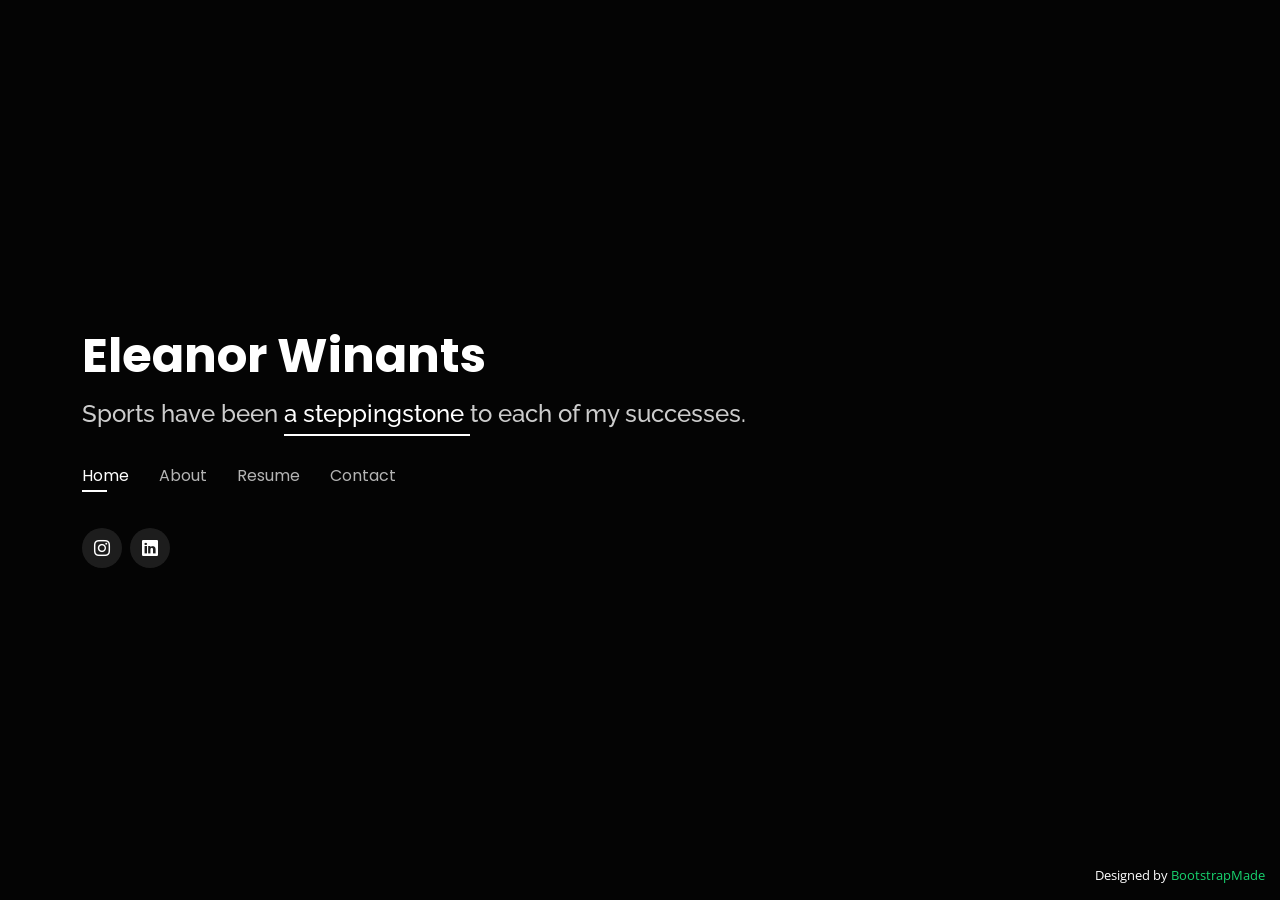
==== index.html @ 5fb67f77 "Update index.html" ====
<!DOCTYPE html>
<html lang="en">

<head>
  <meta charset="utf-8">
  <meta content="width=device-width, initial-scale=1.0" name="viewport">

  <title>Personal Bootstrap Template</title>
  <meta content="" name="description">
  <meta content="" name="keywords">

  <!-- Favicons -->
  <link href="assets/img/favicon.png" rel="icon">
  <link href="assets/img/apple-touch-icon.png" rel="apple-touch-icon">

  <!-- Google Fonts -->
  <link href="https://fonts.googleapis.com/css?family=Open+Sans:300,300i,400,400i,600,600i,700,700i|Raleway:300,300i,400,400i,500,500i,600,600i,700,700i|Poppins:300,300i,400,400i,500,500i,600,600i,700,700i" rel="stylesheet">

  <!-- Vendor CSS Files -->
  <link href="assets/vendor/bootstrap/css/bootstrap.min.css" rel="stylesheet">
  <link href="assets/vendor/bootstrap-icons/bootstrap-icons.css" rel="stylesheet">
  <link href="assets/vendor/boxicons/css/boxicons.min.css" rel="stylesheet">
  <link href="assets/vendor/glightbox/css/glightbox.min.css" rel="stylesheet">
  <link href="assets/vendor/remixicon/remixicon.css" rel="stylesheet">
  <link href="assets/vendor/swiper/swiper-bundle.min.css" rel="stylesheet">

  <!-- Template Main CSS File -->
  <link href="assets/css/style.css" rel="stylesheet">

  <!-- =======================================================
  * Template Name: Personal
  * Updated: Mar 10 2023 with Bootstrap v5.2.3
  * Template URL: https://bootstrapmade.com/personal-free-resume-bootstrap-template/
  * Author: BootstrapMade.com
  * License: https://bootstrapmade.com/license/
  ======================================================== -->
</head>

<body>

  <!-- ======= Header ======= -->
  <header id="header">
    <div class="container">

      <h1><a href="index.html">Eleanor Winants</a></h1>
      <!-- Uncomment below if you prefer to use an image logo -->
      <!-- <a href="index.html" class="mr-auto"><img src="assets/img/logo.png" alt="" class="img-fluid"></a> -->
      <h2>Sports have been <span> a steppingstone </span> to each of my successes.</h2>

      <nav id="navbar" class="navbar">
        <ul>
          <li><a class="nav-link active" href="#header">Home</a></li>
          <li><a class="nav-link" href="#about">About</a></li>
          <li><a class="nav-link" href="#resume">Resume</a></li>
          <li><a class="nav-link" href="#contact">Contact</a></li>
        </ul>
        <i class="bi bi-list mobile-nav-toggle"></i>
      </nav><!-- .navbar -->

      <div class="social-links">
        <a href="https://www.instagram.com/eleanorwinants/" class="instagram"><i class="bi bi-instagram"></i></a> 
        <a href="https://www.linkedin.com/in/eleanor-winants/" class="linkedin"><i class="bi bi-linkedin"></i></a>
      </div>

    </div>
  </header><!-- End Header -->

  <!-- ======= About Section ======= -->
  <section id="about" class="about">

    <!-- ======= About Me ======= -->
    <div class="about-me container">

      <div class="section-title">
        <h2>About</h2>
        <p>Learn more about me</p>
      </div>

      <div class="row">
        <div class="col-lg-4" data-aos="fade-right">
          <img src="/Users/eleanorwinants/Downloads/website-2.0/assets/img/IMG_3411.JPG" class="img-fluid" alt="">
        </div>
        <div class="col-lg-8 pt-4 pt-lg-0 content" data-aos="fade-left">
          <h3>Graduate Student &amp; Former D1 Athlete</h3>
          <p class="fst-italic">
          </p>
          <div class="row">
            <div class="col-lg-6">
              <ul>
                <li><i class="bi bi-chevron-right"></i> <strong>Birthday:</strong> <span>July 31st, 1999</span></li>
                <li><i class="bi bi-chevron-right"></i> <strong>Phone:</strong> <span>+1 703 673 8189</span></li>
                <li><i class="bi bi-chevron-right"></i> <strong>City:</strong> <span>Washington, DC</span></li>
              </ul>
            </div>
            <div class="col-lg-6">
              <ul>
                <li><i class="bi bi-chevron-right"></i> <strong>Age:</strong> <span>23</span></li>
                <li><i class="bi bi-chevron-right"></i> <strong>Degree:</strong> <span>Master's in Management</span></li>
                <li><i class="bi bi-chevron-right"></i> <strong>Email:</strong> <span>ebw64@georgetown.edu</span></li>
              </ul>
            </div>
          </div>
          <p>
            As a lifelong athlete, I utilized my experiences to apply discipline and a strong sense of work ethic in all my pursuits. I honed my teamwork, communication, time-management, and organizational skills as a student athlete at Wake Forest. I am now pursuing my Master of Science in Management at Georgetown University’s McDonough School of Business because I crave the business acumen that will enable me to excel in a fast-paced, team-oriented environment. My ability to perform at a high level under pressure, competitiveness, leadership, and grit are some of my top strengths. These experiences as both a student athlete and business student uniquely position me to be an effective, valuable addition to any team.  
          </p>
        </div>
      </div>

    </div><!-- End About Me -->

    <!-- ======= Counts ======= -->
    <div class="counts container">

      <div class="row">

        <div class="col-lg-3 col-md-6">
          <div class="count-box">
            <i class="bi bi-emoji-smile"></i>
            <span data-purecounter-start="0" data-purecounter-end="2" data-purecounter-duration="1" class="purecounter"></span>
            <p>Degrees</p>
          </div>
        </div>

        <div class="col-lg-3 col-md-6 mt-5 mt-md-0">
          <div class="count-box">
            <i class="bi bi-journal-richtext"></i>
            <span data-purecounter-start="0" data-purecounter-end="2" data-purecounter-duration="1" class="purecounter"></span>
            <p>Year Captain</p>
          </div>
        </div>

        <div class="col-lg-3 col-md-6 mt-5 mt-lg-0">
          <div class="count-box">
            <i class="bi bi-headset"></i>
            <span data-purecounter-start="0" data-purecounter-end="16" data-purecounter-duration="1" class="purecounter"></span>
            <p>Licenses & Certifications</p>
          </div>
        </div>

        <div class="col-lg-3 col-md-6 mt-5 mt-lg-0">
          <div class="count-box">
            <i class="bi bi-award"></i>
            <span data-purecounter-start="0" data-purecounter-end="12" data-purecounter-duration="1" class="purecounter"></span>
            <p>Honors & Awards</p>
          </div>
        </div>

      </div>

    </div><!-- End Counts -->

    <!-- ======= Skills  ======= -->
    <div class="skills container">

      <div class="section-title">
        <h2>Skills</h2>
      </div>

      <div class="row skills-content">

        <div class="col-lg-6">

          <div class="progress">
            <span class="skill">Teamwork <i class="val">100%</i></span>
            <div class="progress-bar-wrap">
              <div class="progress-bar" role="progressbar" aria-valuenow="100" aria-valuemin="0" aria-valuemax="100"></div>
            </div>
          </div>

          <div class="progress">
            <span class="skill">Leadership <i class="val">90%</i></span>
            <div class="progress-bar-wrap">
              <div class="progress-bar" role="progressbar" aria-valuenow="90" aria-valuemin="0" aria-valuemax="100"></div>
            </div>
          </div>

          <div class="progress">
            <span class="skill">Social Media<i class="val">75%</i></span>
            <div class="progress-bar-wrap">
              <div class="progress-bar" role="progressbar" aria-valuenow="75" aria-valuemin="0" aria-valuemax="100"></div>
            </div>
          </div>

        </div>

        <div class="col-lg-6">

          <div class="progress">
            <span class="skill">Tableau<i class="val">50%</i></span>
            <div class="progress-bar-wrap">
              <div class="progress-bar" role="progressbar" aria-valuenow="50" aria-valuemin="0" aria-valuemax="100"></div>
            </div>
          </div>

          <div class="progress">
            <span class="skill">R Studio<i class="val">50%</i></span>
            <div class="progress-bar-wrap">
              <div class="progress-bar" role="progressbar" aria-valuenow="50" aria-valuemin="0" aria-valuemax="100"></div>
            </div>
          </div>

          <div class="progress">
            <span class="skill">Marketing & Sales<i class="val">60%</i></span>
            <div class="progress-bar-wrap">
              <div class="progress-bar" role="progressbar" aria-valuenow="60" aria-valuemin="0" aria-valuemax="100"></div>
            </div>
          </div>

        </div>

      </div>

    </div><!-- End Skills -->

    <!-- ======= Interests ======= -->
    <div class="interests container">

      <div class="section-title">
        <h2>Interests</h2>
      </div>

      <div class="row">
        <div class="col-lg-3 col-md-4">
          <div class="icon-box">
            <i class="ri-store-line" style="color: #ffbb2c;"></i>
            <h3>Creative Problem Solving</h3>
          </div>
        </div>
        <div class="col-lg-3 col-md-4 mt-4 mt-md-0">
          <div class="icon-box">
            <i class="ri-bar-chart-box-line" style="color: #5578ff;"></i>
            <h3>Consulting</h3>
          </div>
        </div>
        <div class="col-lg-3 col-md-4 mt-4 mt-md-0">
          <div class="icon-box">
            <i class="ri-calendar-todo-line" style="color: #e80368;"></i>
            <h3>Sports Marketing</h3>
          </div>
        </div>
        <div class="col-lg-3 col-md-4 mt-4 mt-lg-0">
          <div class="icon-box">
            <i class="ri-paint-brush-line" style="color: #e361ff;"></i>
            <h3>Fitness</h3>
          </div>
        </div>
        <div class="col-lg-3 col-md-4 mt-4">
          <div class="icon-box">
            <i class="ri-database-2-line" style="color: #47aeff;"></i>
            <h3>Health & Wellness</h3>
          </div>
        </div>
        <div class="col-lg-3 col-md-4 mt-4">
          <div class="icon-box">
            <i class="ri-gradienter-line" style="color: #ffa76e;"></i>
            <h3>Hiking</h3>
          </div>
        </div>
        <div class="col-lg-3 col-md-4 mt-4">
          <div class="icon-box">
            <i class="ri-file-list-3-line" style="color: #11dbcf;"></i>
            <h3>Motivational Podcasts</h3>
          </div>
        </div>
        <div class="col-lg-3 col-md-4 mt-4">
          <div class="icon-box">
            <i class="ri-price-tag-2-line" style="color: #4233ff;"></i>
            <h3>YouTube</h3>
          </div>
        </div>
        <div class="col-lg-3 col-md-4 mt-4">
          <div class="icon-box">
            <i class="ri-anchor-line" style="color: #b2904f;"></i>
            <h3>Playing & Watching Sports</h3>
          </div>
        </div>
        <div class="col-lg-3 col-md-4 mt-4">
          <div class="icon-box">
            <i class="ri-disc-line" style="color: #b20969;"></i>
            <h3>Reading</h3>
          </div>
        </div>
        <div class="col-lg-3 col-md-4 mt-4">
          <div class="icon-box">
            <i class="ri-base-station-line" style="color: #ff5828;"></i>
            <h3>Event Planning</h3>
          </div>
        </div>
        <div class="col-lg-3 col-md-4 mt-4">
          <div class="icon-box">
            <i class="ri-fingerprint-line" style="color: #29cc61;"></i>
            <h3>Fashion & Beauty</h3>
          </div>
        </div>
      </div>

    </div><!-- End Interests -->

    <!-- ======= Testimonials ======= -->
    <div class="testimonials container">

      <div class="section-title">
        <h2>Testimonials</h2>
      </div>

      <div class="testimonials-slider swiper" data-aos="fade-up" data-aos-delay="100">
        <div class="swiper-wrapper">

          <div class="swiper-slide">
            <div class="testimonial-item">
              <p>
                <i class="bx bxs-quote-alt-left quote-icon-left"></i>
                Eleanor's work ethic isn't just limited to her individual work. She is also an incredibly strong team player. She is always willing to lend a hand to her colleagues and go out of her way to ensure that everyone is working together effectively. She takes the time to understand everyone's strengths and weaknesses and works collaboratively to achieve the best results.
                <i class="bx bxs-quote-alt-right quote-icon-right"></i>
              </p>
              <img src="/Users/eleanorwinants/Downloads/website-2.0/assets/img/testimonials/testimonial.jpeg" class="testimonial-img" alt="">
              <h3>Taylor Redd</h3>
              <h4>Yale Graduate &amp; Research & Administrative Assistant at The Brookings Institution</h4>
            </div>
          </div><!-- End testimonial item -->

          <div class="swiper-slide">
            <div class="testimonial-item">
              <p>
                <i class="bx bxs-quote-alt-left quote-icon-left"></i>
              I had the pleasure of playing on a team with Eleanor for 3 years, and I can confidently say that she is one of the best team captains I have ever had the privilege of being on a team with. Her leadership capabilities are exceptional, and she always led by example. Eleanor has a remarkable ability to motivate and inspire her teammates, even in the most challenging situations. She has a unique talent for bringing people together, fostering a sense of camaraderie and teamwork that was essential for our success. Under her leadership, we achieved some of our best results as a team. I can't speak highly enough of Eleanor's leadership skills and her impact on our team. She is truly an exceptional leader.
              <i class="bx bxs-quote-alt-right quote-icon-right"></i>
            </p>
              <img src="/Users/eleanorwinants/Downloads/website-2.0/assets/img/testimonials/testimonial 2.jpeg" class="testimonial-img" alt="">
              <h3>Alexis Grippo</h3>
              <h4>Former Teammate</h4>
            </div>
          </div><!-- End testimonial item -->

          <div class="swiper-slide">
            <div class="testimonial-item">
              <p>
                <i class="bx bxs-quote-alt-left quote-icon-left"></i>
                Eleanor's knowledge of applied statistics was pivotal to my success in the class. Her ability to explain tough concepts in simpler steps led to my high passing grade.
                <i class="bx bxs-quote-alt-right quote-icon-right"></i>
              </p>
              <img src="/Users/eleanorwinants/Downloads/website-2.0/assets/img/testimonials/testimony 3.jpeg" class="testimonial-img" alt="">
              <h3>Andrew Rehr</h3>
              <h4>Colleague</h4>
            </div>
          </div><!-- End testimonial item -->

          <div class="swiper-slide">
            <div class="testimonial-item">
              <p>
                <i class="bx bxs-quote-alt-left quote-icon-left"></i>
              I worked with Eleanor on a consulting project, and she is a remarkable problem-solver and team player. Her ability to analyze complex situations and develop creative solutions is truly impressive. Eleanor's communication skills are exceptional, and she has a talent for articulating her ideas and recommendations clearly and persuasively. Throughout the project, she was a valuable team member, always willing to lend a hand and support her colleagues when needed. Eleanor's dedication to her work and her clients is evident in everything she does, and it was a pleasure to work with her.
              <i class="bx bxs-quote-alt-right quote-icon-right"></i>
            </p>
              <img src="/Users/eleanorwinants/Downloads/website-2.0/assets/img/testimonials/testimony 4.jpeg" class="testimonial-img" alt="">
              <h3>Sandhya Narasimharaj</h3>
              <h4>Colleauge</h4>
            </div>
          </div><!-- End testimonial item -->

        </div>
        <div class="swiper-pagination"></div>
      </div>

      <div class="owl-carousel testimonials-carousel">

      </div>

    </div><!-- End Testimonials  -->

  </section><!-- End About Section -->

  <!-- ======= Resume Section ======= -->
  <section id="resume" class="resume">
    <div class="container">

      <div class="section-title">
        <h2>Resume</h2>
        <p>Check My Resume</p>
      </div>

      <div class="row">
        <div class="col-lg-6">
          <h3 class="resume-title">Summary</h3>
          <div class="resume-item pb-0">
            <h4>Eleanor Winants</h4>
            <p>
            <ul>
              <li>Washington, DC</li>
              <li>(703) 673-8189</li>
              <li>ebw64@georgetown.edu</li>
            </ul>
            </p>
          </div>

          <h3 class="resume-title">Education</h3>
          <div class="resume-item">
            <h4>Master of Science in Management (STEM-designated program)</h4>
            <h5>2022 - 2023</h5>
            <p><em>Georgetown University McDonough School of Business, Washington, DC</em></p>
            <ul>
            <li>Merit Scholar</li>
            <li>Global Business Experience – Dublin, Ireland</li>
            <li>Clubs: Graduate Women in Business, Graduate Marketing Association, Retail &   Luxury Association</li>
          </ul>
        </p>
          </div>
          <div class="resume-item">
            <h4>Bachelor of Arts in Communication and Sociology, Cum Laude</h4>
            <h5>2018 - 2022</h5>
            <p><em>Wake Forest University, Winston-Salem, NC</em></p>
            <ul>
            <li>Starter on a top-10 nationally ranked squad</li>
            <li>Selected by teammates as Junior and Senior captain; dedicated to building positive team culture and mentorship of teammates</li>
            <li>ACC Scholarship Student-Athlete, 4x All-ACC Academic Honor Roll, 2x NFHCA Division I Academic Squad, ESPN SportsCenter Top 10 (March 2021), 2018 NCAA Final Four participant and ACC Championship runner-up</li>
          </ul>
        </p>
          </div>
        </div>
        <div class="col-lg-6">
          <h3 class="resume-title">Professional Experience</h3>
          <div class="resume-item">
            <h4>Ticket Sales Intern</h4>
            <h5>June 2021 - August 2021</h5>
            <p><em>Winston-Salem Dash, Winston-Salem, NC </em></p>
            <p>
            <ul>
              <li>Managed the front desk answering phone calls and interacting with customers daily; excelled in customer service and hospitality of guests</li>
              <li>Conducted research on MiLB teams in NC and Southeast region to assess the competition and their ticket packages</li>
              <li>Received ticket sales training; applied training to successfully sell 2 group packages which profited $335</li>
              <li>Worked all home-games and was responsible for various tasks around the stadium, including box office duties</li>
              <li>Managed a complimentary ticket sales package for EMS appreciation night</li>
              <li>Won intern project competition focused on identifying innovative revenue streams including non-sports events, ticket packages, and promotional ideas by incorporating marketing, sales, operations, sponsorships, and data analytics; collaborated with 2 other interns and presented findings to the President, VP, and staff</li>
            </ul>
            </p>
          </div>
          <div class="resume-item">
            <h4>Operations Intern</h4>
            <h5>February 2021 - May 2021</h5>
            <p><em>Wake Forest Football, Winston-Salem, NC </em></p>
            <p>
            <ul>
              <li>Organized and created team calendars and itineraries, drafted informational emails, and prepared for events</li>
            </ul>
            </p>
          </div>
          <div class="resume-item">
            <h4>Facility Attendant</h4>
            <h5>August 2020 - February 2021</h5>
            <p><em>WFU Campus Recreation Center, Winston-Salem, NC </em></p>
            <p>
            <ul>
              <li>Monitored, organized, cleaned, and enforced facility policies and procedures in designated fitness spaces</li>
            </ul>
            </p>
          </div>
          <div class="resume-item">
            <h4>Marketing Intern</h4>
            <h5>June 2020 - August 2020</h5>
            <p><em>Solarté Collections, Winston-Salem, NC </em></p>
            <p>
            <ul>
              <li>Contacted boutiques, hotels, and spas, with the goal of securing new distribution outlets</li>
              <li>Researched business grants for female-owned businesses to assist CEO in building financial security</li>
              <li>Represented the brand in a podcast episode to market the company’s skincare line, and acted as an ambassador on social media to promote Solarté’s social mission and products</li>
              <li>Initiated social media marketing strategies, such as creating a promotional giveaway on Instagram</li>
            </ul>
            </p>
          </div>
    
  </section><!-- End Resume Section -->

  <!-- ======= Contact Section ======= -->
  <section id="contact" class="contact">
    <div class="container">

      <div class="section-title">
        <h2>Contact</h2>
        <p>Contact Me</p>
      </div>

      <div class="row mt-2">

        <div class="col-md-6 d-flex align-items-stretch">
          <div class="info-box">
            <i class="bx bx-map"></i>
            <h3>My Address</h3>
            <p>3700 O St NW, Washington, DC 20057</p>
          </div>
        </div>

        <div class="col-md-6 mt-4 mt-md-0 d-flex align-items-stretch">
          <div class="info-box">
            <i class="bx bx-share-alt"></i>
            <h3>Social Profiles</h3>
            <div class="social-links">
              <a href="https://www.instagram.com/eleanorwinants/" class="instagram"><i class="bi bi-instagram"></i></a>
              <a href="https://www.linkedin.com/in/eleanor-winants/" class="linkedin"><i class="bi bi-linkedin"></i></a>
            </div>
          </div>
        </div>

        <div class="col-md-6 mt-4 d-flex align-items-stretch">
          <div class="info-box">
            <i class="bx bx-envelope"></i>
            <h3>Email Me</h3>
            <p>ebw64@georgetown.edu</p>
          </div>
        </div>
        <div class="col-md-6 mt-4 d-flex align-items-stretch">
          <div class="info-box">
            <i class="bx bx-phone-call"></i>
            <h3>Call Me</h3>
            <p>+1 703 673 8189</p>
          </div>
        </div>
      </div>

      <form action="forms/contact.php" method="post" role="form" class="php-email-form mt-4">
        <div class="row">
          <div class="col-md-6 form-group">
            <input type="text" name="name" class="form-control" id="name" placeholder="Your Name" required>
          </div>
          <div class="col-md-6 form-group mt-3 mt-md-0">
            <input type="email" class="form-control" name="email" id="email" placeholder="Your Email" required>
          </div>
        </div>
        <div class="form-group mt-3">
          <input type="text" class="form-control" name="subject" id="subject" placeholder="Subject" required>
        </div>
        <div class="form-group mt-3">
          <textarea class="form-control" name="message" rows="5" placeholder="Message" required></textarea>
        </div>
        <div class="my-3">
          <div class="loading">Loading</div>
          <div class="error-message"></div>
          <div class="sent-message">Your message has been sent. Thank you!</div>
        </div>
        <div class="text-center"><button type="submit">Send Message</button></div>
      </form>

    </div>
  </section><!-- End Contact Section -->

  <div class="credits">
    <!-- All the links in the footer should remain intact. -->
    <!-- You can delete the links only if you purchased the pro version. -->
    <!-- Licensing information: https://bootstrapmade.com/license/ -->
    <!-- Purchase the pro version with working PHP/AJAX contact form: https://bootstrapmade.com/personal-free-resume-bootstrap-template/ -->
    Designed by <a href="https://bootstrapmade.com/">BootstrapMade</a>
  </div>

  <!-- Vendor JS Files -->
  <script src="assets/vendor/purecounter/purecounter_vanilla.js"></script>
  <script src="assets/vendor/bootstrap/js/bootstrap.bundle.min.js"></script>
  <script src="assets/vendor/glightbox/js/glightbox.min.js"></script>
  <script src="assets/vendor/isotope-layout/isotope.pkgd.min.js"></script>
  <script src="assets/vendor/swiper/swiper-bundle.min.js"></script>
  <script src="assets/vendor/waypoints/noframework.waypoints.js"></script>
  <script src="assets/vendor/php-email-form/validate.js"></script>

  <!-- Template Main JS File -->
  <script src="assets/js/main.js"></script>

</body>

</html>
---- assets/css/style.css ----
/**
* Template Name: Personal
* Updated: Mar 10 2023 with Bootstrap v5.2.3
* Template URL: https://bootstrapmade.com/personal-free-resume-bootstrap-template/
* Author: BootstrapMade.com
* License: https://bootstrapmade.com/license/
*/

/*--------------------------------------------------------------
# General
--------------------------------------------------------------*/
body {
  font-family: "Open Sans", sans-serif;
  background-color: #040404;
  color: #fff;
  position: relative;
  background: transparent;
}

body::before {
  content: "";
  position: fixed;
  background: #040404 url("/Users/eleanorwinants/Downloads/website-2.0/assets/img/Jaylynn Nash LLC_08.06.21-413.jpg") top right no-repeat;
  background-size: cover;
  left: 0;
  right: 0;
  top: 0;
  height: 100vh;
  z-index: -1;
}

@media (min-width: 1024px) {
  body::before {
    background-attachment: fixed;
  }
}

a {
  color: #ffffff;
  text-decoration: none;
}

a:hover {
  color: #ffffff;
  text-decoration: none;
}

h1,
h2,
h3,
h4,
h5,
h6 {
  font-family: "Raleway", sans-serif;
}

/*--------------------------------------------------------------
# Header
--------------------------------------------------------------*/
#header {
  transition: ease-in-out 0.3s;
  position: relative;
  height: 100vh;
  display: flex;
  align-items: center;
  z-index: 997;
  overflow-y: auto;
}

#header * {
  transition: ease-in-out 0.3s;
}

#header h1 {
  font-size: 48px;
  margin: 0;
  padding: 0;
  line-height: 1;
  font-weight: 700;
  font-family: "Poppins", sans-serif;
}

#header h1 a,
#header h1 a:hover {
  color: #fff;
  line-height: 1;
  display: inline-block;
}

#header h2 {
  font-size: 24px;
  margin-top: 20px;
  color: rgba(255, 255, 255, 0.8);
}

#header h2 span {
  color: #fff;
  border-bottom: 2px solid #ffffff;
  padding-bottom: 6px;
}

#header img {
  padding: 0;
  margin: 0;
}

#header .social-links {
  margin-top: 40px;
  display: flex;
}

#header .social-links a {
  font-size: 16px;
  display: flex;
  justify-content: center;
  align-items: center;
  background: rgba(255, 255, 255, 0.1);
  color: #fff;
  line-height: 1;
  margin-right: 8px;
  border-radius: 50%;
  width: 40px;
  height: 40px;
}

#header .social-links a:hover {
  background: #18d26e;
}

@media (max-width: 992px) {
  #header h1 {
    font-size: 36px;
  }

  #header h2 {
    font-size: 20px;
    line-height: 30px;
  }

  #header .social-links {
    margin-top: 15px;
  }

  #header .container {
    display: flex;
    flex-direction: column;
    align-items: center;
  }
}

/* Header Top */
#header.header-top {
  height: 80px;
  position: fixed;
  left: 0;
  top: 0;
  right: 0;
  background: #000000;
}

#header.header-top .social-links,
#header.header-top h2 {
  display: none;
}

#header.header-top h1 {
  margin-right: auto;
  font-size: 36px;
}

#header.header-top .container {
  display: flex;
  align-items: center;
}

#header.header-top .navbar {
  margin: 0;
}

@media (max-width: 768px) {
  #header.header-top {
    height: 60px;
  }

  #header.header-top h1 {
    font-size: 26px;
  }
}

/*--------------------------------------------------------------
# Navigation Menu
--------------------------------------------------------------*/
/**
* Desktop Navigation 
*/
.navbar {
  padding: 0;
  margin-top: 35px;
}

.navbar ul {
  margin: 0;
  padding: 0;
  display: flex;
  list-style: none;
  align-items: center;
}

.navbar li {
  position: relative;
}

.navbar li+li {
  margin-left: 30px;
}

.navbar a,
.navbar a:focus {
  display: flex;
  align-items: center;
  justify-content: space-between;
  padding: 0;
  font-family: "Poppins", sans-serif;
  font-size: 16px;
  font-weight: 400;
  color: rgba(255, 255, 255, 0.7);
  white-space: nowrap;
  transition: 0.3s;
}

.navbar a i,
.navbar a:focus i {
  font-size: 12px;
  line-height: 0;
  margin-left: 5px;
}

.navbar a:before {
  content: "";
  position: absolute;
  width: 0;
  height: 2px;
  bottom: -4px;
  left: 0;
  background-color: #ffffff;
  visibility: hidden;
  width: 0px;
  transition: all 0.3s ease-in-out 0s;
}

.navbar a:hover:before,
.navbar li:hover>a:before,
.navbar .active:before {
  visibility: visible;
  width: 25px;
}

.navbar a:hover,
.navbar .active,
.navbar .active:focus,
.navbar li:hover>a {
  color: #fff;
}

/**
* Mobile Navigation 
*/
.mobile-nav-toggle {
  color: #fff;
  font-size: 28px;
  cursor: pointer;
  display: none;
  line-height: 0;
  transition: 0.5s;
  position: fixed;
  right: 15px;
  top: 15px;
}

@media (max-width: 991px) {
  .mobile-nav-toggle {
    display: block;
  }

  .navbar ul {
    display: none;
  }
}

.navbar-mobile {
  position: fixed;
  overflow: hidden;
  top: 0;
  right: 0;
  left: 0;
  bottom: 0;
  background: rgba(0, 0, 0, 0.9);
  transition: 0.3s;
  z-index: 999;
  margin-top: 0;
}

.navbar-mobile .mobile-nav-toggle {
  position: absolute;
  top: 15px;
  right: 15px;
}

.navbar-mobile ul {
  display: block;
  position: absolute;
  top: 55px;
  right: 15px;
  bottom: 45px;
  left: 15px;
  padding: 10px 0;
  overflow-y: auto;
  transition: 0.3s;
  border: 2px solid rgba(255, 255, 255, 0.2);
}

.navbar-mobile li {
  padding: 12px 20px;
}

.navbar-mobile li+li {
  margin: 0;
}

.navbar-mobile a,
.navbar-mobile a:focus {
  font-size: 16px;
  position: relative;
}

/*--------------------------------------------------------------
# Sections General
--------------------------------------------------------------*/
section {
  overflow: hidden;
  position: absolute;
  width: 100%;
  top: 140px;
  bottom: 100%;
  opacity: 0;
  transition: ease-in-out 0.4s;
  z-index: 2;
}

section.section-show {
  top: 100px;
  bottom: auto;
  opacity: 1;
  padding-bottom: 45px;
}

section .container {
  background: rgba(0, 0, 0, 0.9);
  padding: 30px;
}

@media (max-width: 768px) {
  section {
    top: 120px;
  }

  section.section-show {
    top: 80px;
  }
}

.section-title h2 {
  font-size: 14px;
  font-weight: 500;
  padding: 0;
  line-height: 1px;
  margin: 0 0 20px 0;
  letter-spacing: 2px;
  text-transform: uppercase;
  color: #aaaaaa;
  font-family: "Poppins", sans-serif;
}

.section-title h2::after {
  content: "";
  width: 120px;
  height: 1px;
  display: inline-block;
  background: #ffffff;
  margin: 4px 10px;
}

.section-title p {
  margin: 0;
  margin: -15px 0 15px 0;
  font-size: 36px;
  font-weight: 700;
  text-transform: uppercase;
  font-family: "Poppins", sans-serif;
  color: #fff;
}

/*--------------------------------------------------------------
# About
--------------------------------------------------------------*/
.about-me .content h3 {
  font-weight: 700;
  font-size: 26px;
  color: #ffffff;
}

.about-me .content ul {
  list-style: none;
  padding: 0;
}

.about-me .content ul li {
  margin-bottom: 20px;
  display: flex;
  align-items: center;
}

.about-me .content ul strong {
  margin-right: 10px;
}

.about-me .content ul i {
  font-size: 16px;
  margin-right: 5px;
  color: #18d26e;
  line-height: 0;
}

.about-me .content p:last-child {
  margin-bottom: 0;
}

/*--------------------------------------------------------------
# Counts
--------------------------------------------------------------*/
.counts {
  padding: 70px 0 60px;
}

.counts .count-box {
  padding: 30px 30px 25px 30px;
  width: 100%;
  position: relative;
  text-align: center;
  background: rgba(255, 255, 255, 0.08);
}

.counts .count-box i {
  position: absolute;
  top: -25px;
  left: 50%;
  transform: translateX(-50%);
  font-size: 24px;
  background: rgba(255, 255, 255, 0.1);
  padding: 12px;
  color: #18d26e;
  border-radius: 50px;
  line-height: 0;
}

.counts .count-box span {
  font-size: 36px;
  display: block;
  font-weight: 600;
  color: #fff;
}

.counts .count-box p {
  padding: 0;
  margin: 0;
  font-family: "Raleway", sans-serif;
  font-size: 14px;
}

/*--------------------------------------------------------------
# Skills
--------------------------------------------------------------*/
.skills .progress {
  height: 60px;
  display: block;
  background: none;
  border-radius: 0;
}

.skills .progress .skill {
  padding: 10px 0;
  margin: 0;
  text-transform: uppercase;
  display: block;
  font-weight: 600;
  font-family: "Poppins", sans-serif;
  color: #fff;
}

.skills .progress .skill .val {
  float: right;
  font-style: normal;
}

.skills .progress-bar-wrap {
  background: rgba(255, 255, 255, 0.2);
}

.skills .progress-bar {
  width: 1px;
  height: 10px;
  transition: 0.9s;
  background-color: #18d26e;
}

/*--------------------------------------------------------------
# Interests
--------------------------------------------------------------*/
.interests .icon-box {
  display: flex;
  align-items: center;
  padding: 20px;
  background: rgba(255, 255, 255, 0.08);
  transition: ease-in-out 0.3s;
}

.interests .icon-box i {
  font-size: 32px;
  padding-right: 10px;
  line-height: 1;
}

.interests .icon-box h3 {
  font-weight: 700;
  margin: 0;
  padding: 0;
  line-height: 1;
  font-size: 16px;
  color: #fff;
}

.interests .icon-box:hover {
  background: rgba(255, 255, 255, 0.12);
}

/*--------------------------------------------------------------
# Testimonials
--------------------------------------------------------------*/
.testimonials .testimonials-carousel,
.testimonials .testimonials-slider {
  overflow: hidden;
}

.testimonials .testimonial-item {
  box-sizing: content-box;
  min-height: 320px;
}

.testimonials .testimonial-item .testimonial-img {
  width: 90px;
  border-radius: 50%;
  margin: -40px 0 0 40px;
  position: relative;
  z-index: 2;
  border: 6px solid rgba(255, 255, 255, 0.12);
}

.testimonials .testimonial-item h3 {
  font-size: 18px;
  font-weight: bold;
  margin: 10px 0 5px 45px;
  color: #fff;
}

.testimonials .testimonial-item h4 {
  font-size: 14px;
  color: #999;
  margin: 0 0 0 45px;
}

.testimonials .testimonial-item .quote-icon-left,
.testimonials .testimonial-item .quote-icon-right {
  color: rgba(255, 255, 255, 0.25);
  font-size: 26px;
}

.testimonials .testimonial-item .quote-icon-left {
  display: inline-block;
  left: -5px;
  position: relative;
}

.testimonials .testimonial-item .quote-icon-right {
  display: inline-block;
  right: -5px;
  position: relative;
  top: 10px;
}

.testimonials .testimonial-item p {
  font-style: italic;
  margin: 0 15px 0 15px;
  padding: 20px 20px 60px 20px;
  background: rgba(255, 255, 255, 0.1);
  position: relative;
  border-radius: 6px;
  position: relative;
  z-index: 1;
}

.testimonials .swiper-pagination {
  margin-top: 20px;
  position: relative;
}

.testimonials .swiper-pagination .swiper-pagination-bullet {
  width: 12px;
  height: 12px;
  opacity: 1;
  background-color: rgba(255, 255, 255, 0.3);
}

.testimonials .swiper-pagination .swiper-pagination-bullet-active {
  background-color: #ffffff;
}

/*--------------------------------------------------------------
# Resume
--------------------------------------------------------------*/
.resume .resume-title {
  font-size: 26px;
  font-weight: 700;
  margin-top: 20px;
  margin-bottom: 20px;
  color: #fff;
}

.resume .resume-item {
  padding: 0 0 20px 20px;
  margin-top: -2px;
  border-left: 2px solid rgba(255, 255, 255, 0.2);
  position: relative;
}

.resume .resume-item h4 {
  line-height: 18px;
  font-size: 18px;
  font-weight: 600;
  text-transform: uppercase;
  font-family: "Poppins", sans-serif;
  color: #ffffff;
  margin-bottom: 10px;
}

.resume .resume-item h5 {
  font-size: 16px;
  background: rgba(255, 255, 255, 0.15);
  padding: 5px 15px;
  display: inline-block;
  font-weight: 600;
  margin-bottom: 10px;
}

.resume .resume-item ul {
  padding-left: 20px;
}

.resume .resume-item ul li {
  padding-bottom: 10px;
}

.resume .resume-item:last-child {
  padding-bottom: 0;
}

.resume .resume-item::before {
  content: "";
  position: absolute;
  width: 16px;
  height: 16px;
  border-radius: 50px;
  left: -9px;
  top: 0;
  background: #18d26e;
  border: 2px solid #18d26e;
}

/*--------------------------------------------------------------
# Services
--------------------------------------------------------------*/
.services .icon-box {
  text-align: center;
  background: rgba(204, 204, 204, 0.1);
  padding: 80px 20px;
  transition: all ease-in-out 0.3s;
}

.services .icon-box .icon {
  margin: 0 auto;
  width: 64px;
  height: 64px;
  background: #18d26e;
  border-radius: 5px;
  transition: all 0.3s ease-out 0s;
  display: flex;
  align-items: center;
  justify-content: center;
  margin-bottom: 20px;
  transform-style: preserve-3d;
}

.services .icon-box .icon i {
  color: #fff;
  font-size: 28px;
}

.services .icon-box .icon::before {
  position: absolute;
  content: "";
  left: -8px;
  top: -8px;
  height: 100%;
  width: 100%;
  background: rgba(255, 255, 255, 0.15);
  border-radius: 5px;
  transition: all 0.3s ease-out 0s;
  transform: translateZ(-1px);
}

.services .icon-box h4 {
  font-weight: 700;
  margin-bottom: 15px;
  font-size: 24px;
}

.services .icon-box h4 a {
  color: #fff;
}

.services .icon-box p {
  line-height: 24px;
  font-size: 14px;
  margin-bottom: 0;
}

.services .icon-box:hover {
  background: #18d26e;
  border-color: #18d26e;
}

.services .icon-box:hover .icon {
  background: #fff;
}

.services .icon-box:hover .icon i {
  color: #18d26e;
}

.services .icon-box:hover .icon::before {
  background: #35e888;
}

.services .icon-box:hover h4 a,
.services .icon-box:hover p {
  color: #fff;
}

/*--------------------------------------------------------------
# Portfolio
--------------------------------------------------------------*/
.portfolio .portfolio-item {
  margin-bottom: 30px;
}

.portfolio #portfolio-flters {
  padding: 0;
  margin: 0 auto 15px auto;
  list-style: none;
  text-align: center;
  border-radius: 50px;
  padding: 2px 15px;
}

.portfolio #portfolio-flters li {
  cursor: pointer;
  display: inline-block;
  padding: 8px 16px 10px 16px;
  font-size: 14px;
  font-weight: 600;
  line-height: 1;
  text-transform: uppercase;
  color: #fff;
  background: rgba(255, 255, 255, 0.1);
  margin: 0 3px 10px 3px;
  transition: all 0.3s ease-in-out;
  border-radius: 4px;
}

.portfolio #portfolio-flters li:hover,
.portfolio #portfolio-flters li.filter-active {
  background: #18d26e;
}

.portfolio #portfolio-flters li:last-child {
  margin-right: 0;
}

.portfolio .portfolio-wrap {
  transition: 0.3s;
  position: relative;
  overflow: hidden;
  z-index: 1;
  background: rgba(0, 0, 0, 0.6);
}

.portfolio .portfolio-wrap::before {
  content: "";
  background: rgba(0, 0, 0, 0.6);
  position: absolute;
  left: 30px;
  right: 30px;
  top: 30px;
  bottom: 30px;
  transition: all ease-in-out 0.3s;
  z-index: 2;
  opacity: 0;
}

.portfolio .portfolio-wrap .portfolio-info {
  opacity: 0;
  position: absolute;
  top: 0;
  left: 0;
  right: 0;
  bottom: 0;
  text-align: center;
  z-index: 3;
  transition: all ease-in-out 0.3s;
  display: flex;
  flex-direction: column;
  justify-content: center;
  align-items: center;
}

.portfolio .portfolio-wrap .portfolio-info::before {
  display: block;
  content: "";
  width: 48px;
  height: 48px;
  position: absolute;
  top: 35px;
  left: 35px;
  border-top: 3px solid #fff;
  border-left: 3px solid #fff;
  transition: all 0.5s ease 0s;
  z-index: 9994;
}

.portfolio .portfolio-wrap .portfolio-info::after {
  display: block;
  content: "";
  width: 48px;
  height: 48px;
  position: absolute;
  bottom: 35px;
  right: 35px;
  border-bottom: 3px solid #fff;
  border-right: 3px solid #fff;
  transition: all 0.5s ease 0s;
  z-index: 9994;
}

.portfolio .portfolio-wrap .portfolio-info h4 {
  font-size: 20px;
  color: #fff;
  font-weight: 600;
}

.portfolio .portfolio-wrap .portfolio-info p {
  color: #ffffff;
  font-size: 14px;
  text-transform: uppercase;
  padding: 0;
  margin: 0;
}

.portfolio .portfolio-wrap .portfolio-links {
  text-align: center;
  z-index: 4;
}

.portfolio .portfolio-wrap .portfolio-links a {
  color: #fff;
  margin: 0 2px;
  font-size: 28px;
  display: inline-block;
  transition: 0.3s;
}

.portfolio .portfolio-wrap .portfolio-links a:hover {
  color: #63eda3;
}

.portfolio .portfolio-wrap:hover::before {
  top: 0;
  left: 0;
  right: 0;
  bottom: 0;
  opacity: 1;
}

.portfolio .portfolio-wrap:hover .portfolio-info {
  opacity: 1;
}

.portfolio .portfolio-wrap:hover .portfolio-info::before {
  top: 15px;
  left: 15px;
}

.portfolio .portfolio-wrap:hover .portfolio-info::after {
  bottom: 15px;
  right: 15px;
}

/*--------------------------------------------------------------
# Portfolio Details
--------------------------------------------------------------*/
.portfolio-details {
  padding-top: 40px;
  background: rgba(0, 0, 0, 0.8);
  position: fixed;
  left: 0;
  right: 0;
  top: 0;
  bottom: 0;
  overflow-y: auto;
}

.portfolio-details .container {
  padding-top: 20px;
  padding-bottom: 40px;
}

.portfolio-details .portfolio-title {
  font-size: 26px;
  font-weight: 700;
  margin-bottom: 20px;
}

.portfolio-details .portfolio-info {
  padding-top: 45px;
}

.portfolio-details .portfolio-info h3 {
  font-size: 22px;
  font-weight: 400;
  margin-bottom: 20px;
}

.portfolio-details .portfolio-info ul {
  list-style: none;
  padding: 0;
  font-size: 15px;
}

.portfolio-details .portfolio-info ul li+li {
  margin-top: 10px;
}

.portfolio-details .portfolio-info p {
  font-size: 15px;
  padding: 15px 0 0 0;
}

@media (max-width: 992px) {
  .portfolio-details .portfolio-info {
    padding-top: 20px;
  }
}

.portfolio-details .swiper-pagination {
  margin-top: 20px;
  position: relative;
}

.portfolio-details .swiper-pagination .swiper-pagination-bullet {
  width: 12px;
  height: 12px;
  opacity: 1;
  background-color: rgba(255, 255, 255, 0.3);
}

.portfolio-details .swiper-pagination .swiper-pagination-bullet-active {
  background-color: #18d26e;
}

/*--------------------------------------------------------------
# Contact
--------------------------------------------------------------*/
.contact .info-box {
  color: #444444;
  padding: 20px;
  width: 100%;
  background: rgba(255, 255, 255, 0.08);
}

.contact .info-box i.bx {
  font-size: 24px;
  color: #18d26e;
  border-radius: 50%;
  padding: 14px;
  float: left;
  background: rgba(255, 255, 255, 0.1);
}

.contact .info-box h3 {
  font-size: 20px;
  color: rgba(255, 255, 255, 0.5);
  font-weight: 700;
  margin: 10px 0 8px 68px;
}

.contact .info-box p {
  padding: 0;
  color: #fff;
  line-height: 24px;
  font-size: 14px;
  margin: 0 0 0 68px;
}

.contact .info-box .social-links {
  margin: 5px 0 0 68px;
  display: flex;
}

.contact .info-box .social-links a {
  font-size: 18px;
  display: inline-block;
  color: #fff;
  line-height: 1;
  margin-right: 12px;
  transition: 0.3s;
}

.contact .info-box .social-links a:hover {
  color: #18d26e;
}

.contact .php-email-form {
  padding: 30px;
  background: rgba(255, 255, 255, 0.08);
}

.contact .php-email-form .error-message {
  display: none;
  background: rgba(255, 255, 255, 0.08);
  background: #ed3c0d;
  text-align: left;
  padding: 15px;
  font-weight: 600;
}

.contact .php-email-form .error-message br+br {
  margin-top: 25px;
}

.contact .php-email-form .sent-message {
  display: none;
  background: rgba(255, 255, 255, 0.08);
  background: #18d26e;
  text-align: center;
  padding: 15px;
  font-weight: 600;
}

.contact .php-email-form .loading {
  display: none;
  background: rgba(255, 255, 255, 0.08);
  text-align: center;
  padding: 15px;
}

.contact .php-email-form .loading:before {
  content: "";
  display: inline-block;
  border-radius: 50%;
  width: 24px;
  height: 24px;
  margin: 0 10px -6px 0;
  border: 3px solid #18d26e;
  border-top-color: #eee;
  animation: animate-loading 1s linear infinite;
}

.contact .php-email-form input,
.contact .php-email-form textarea {
  border-radius: 0;
  box-shadow: none;
  font-size: 14px;
  background: rgba(255, 255, 255, 0.08);
  border: 0;
  transition: 0.3s;
  color: #fff;
}

.contact .php-email-form input:focus,
.contact .php-email-form textarea:focus {
  background-color: rgba(255, 255, 255, 0.11);
}

.contact .php-email-form input::-moz-placeholder,
.contact .php-email-form textarea::-moz-placeholder {
  color: rgba(255, 255, 255, 0.3);
  opacity: 1;
}

.contact .php-email-form input::placeholder,
.contact .php-email-form textarea::placeholder {
  color: rgba(255, 255, 255, 0.3);
  opacity: 1;
}

.contact .php-email-form input {
  padding: 10px 15px;
}

.contact .php-email-form textarea {
  padding: 12px 15px;
}

.contact .php-email-form button[type=submit] {
  background: #18d26e;
  border: 0;
  padding: 10px 30px;
  color: #fff;
  transition: 0.4s;
  border-radius: 4px;
}

.contact .php-email-form button[type=submit]:hover {
  background: #15bb62;
}

@keyframes animate-loading {
  0% {
    transform: rotate(0deg);
  }

  100% {
    transform: rotate(360deg);
  }
}

/*--------------------------------------------------------------
# Credits
--------------------------------------------------------------*/
.credits {
  position: fixed;
  right: 0;
  left: 0;
  bottom: 0;
  padding: 15px;
  text-align: right;
  font-size: 13px;
  color: #fff;
  z-index: 999999;
}

@media (max-width: 992px) {
  .credits {
    text-align: center;
    padding: 10px;
    background: rgba(0, 0, 0, 0.8);
  }
}

.credits a {
  color: #18d26e;
  transition: 0.3s;
}

.credits a:hover {
  color: #fff;
}
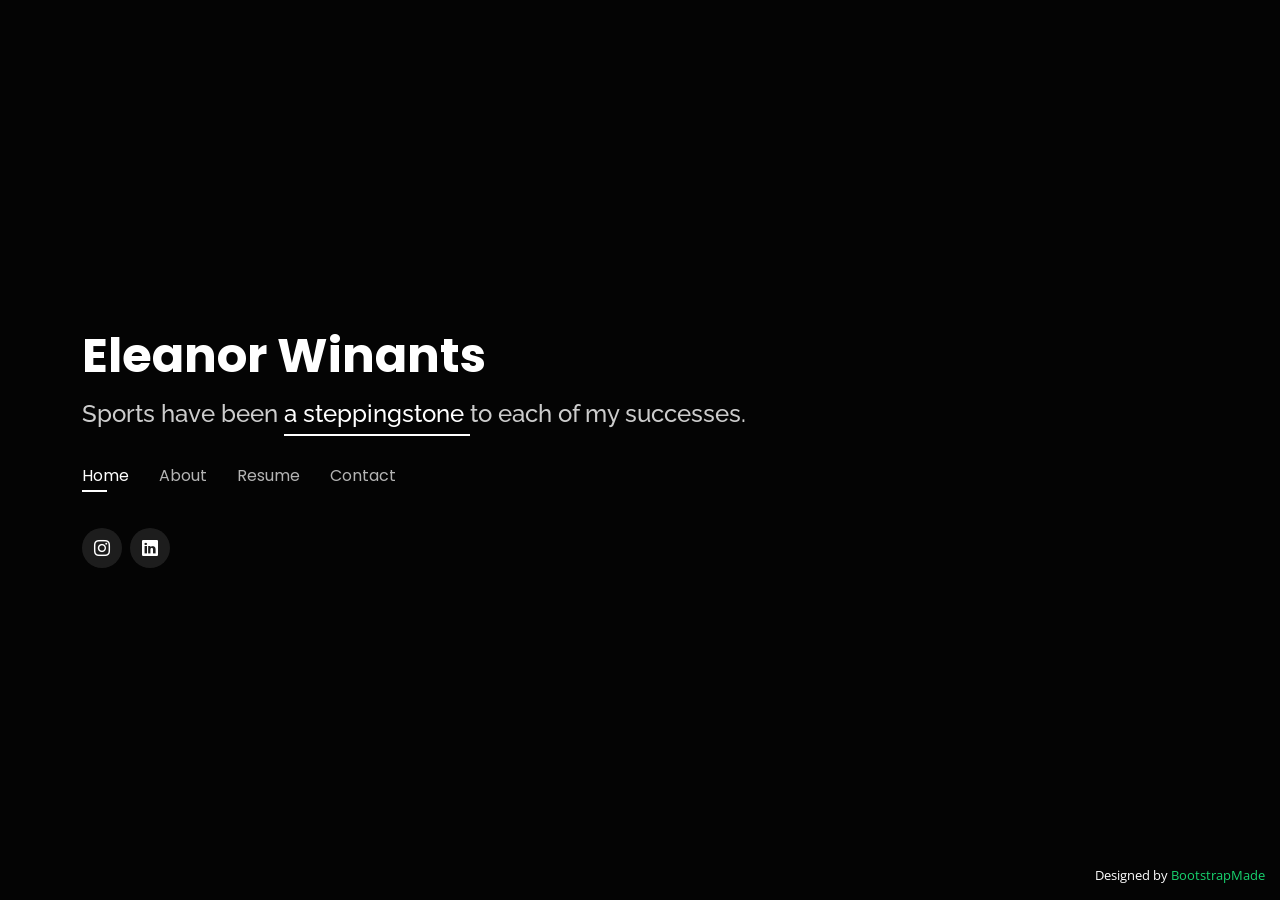
==== commit f1980a35: "Update index.html" ====
--- a/index.html
+++ b/index.html
@@ -78,7 +78,7 @@
 
       <div class="row">
         <div class="col-lg-4" data-aos="fade-right">
-          <img src="/Users/eleanorwinants/Downloads/website-2.0/assets/img/IMG_3411.JPG" class="img-fluid" alt="">
+          <img src="./Users/eleanorwinants/Downloads/website-2.0/assets/img/IMG_3411.JPG" class="img-fluid" alt="">
         </div>
         <div class="col-lg-8 pt-4 pt-lg-0 content" data-aos="fade-left">
           <h3>Graduate Student &amp; Former D1 Athlete</h3>
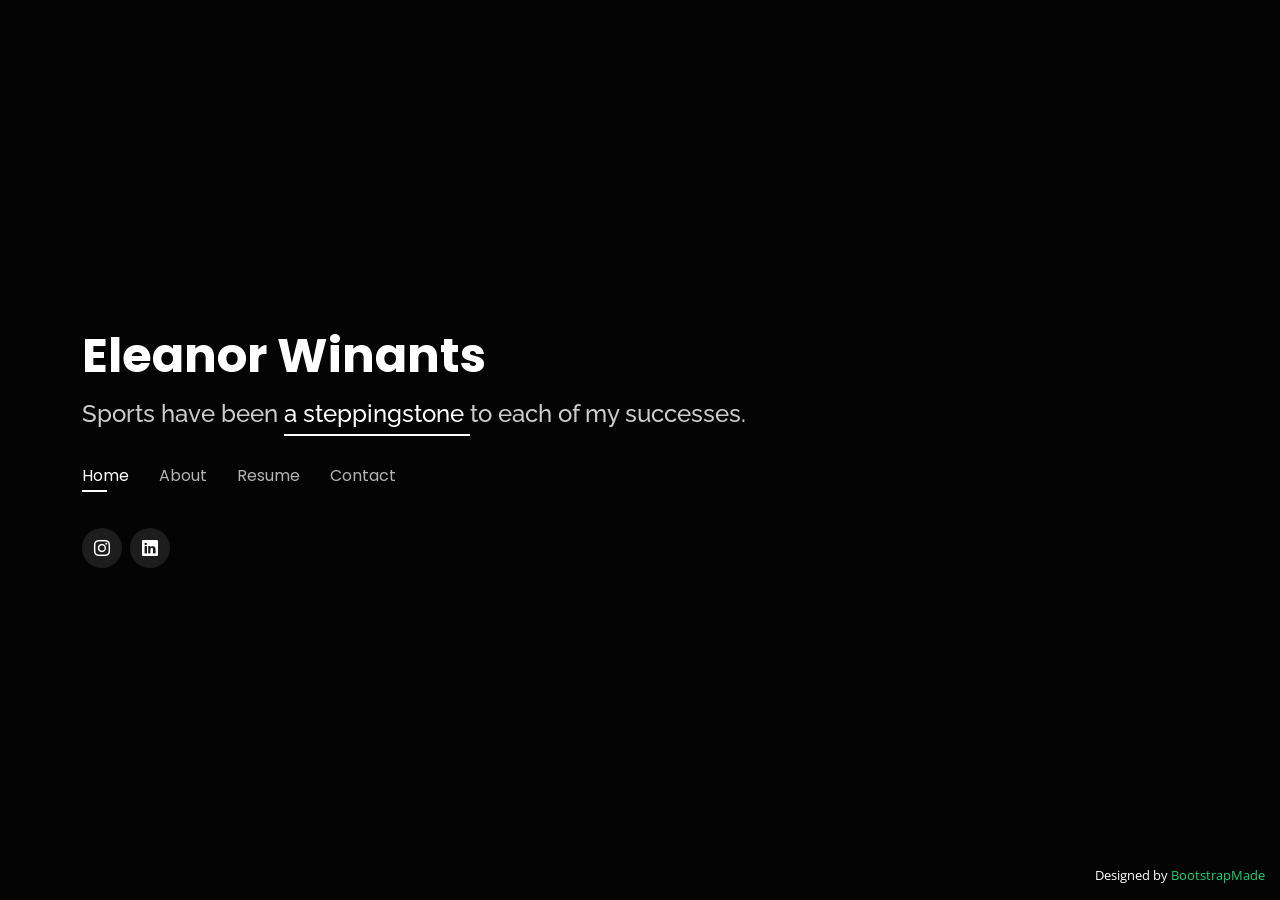
==== commit 594b1697: "Update index.html" ====
--- a/index.html
+++ b/index.html
@@ -78,7 +78,7 @@
 
       <div class="row">
         <div class="col-lg-4" data-aos="fade-right">
-          <img src="./Users/eleanorwinants/Downloads/website-2.0/assets/img/IMG_3411.JPG" class="img-fluid" alt="">
+          <img src="/Users/eleanorwinants/Downloads/website-2.0/assets/img/IMG_3411.JPG" class="img-fluid" alt="">
         </div>
         <div class="col-lg-8 pt-4 pt-lg-0 content" data-aos="fade-left">
           <h3>Graduate Student &amp; Former D1 Athlete</h3>
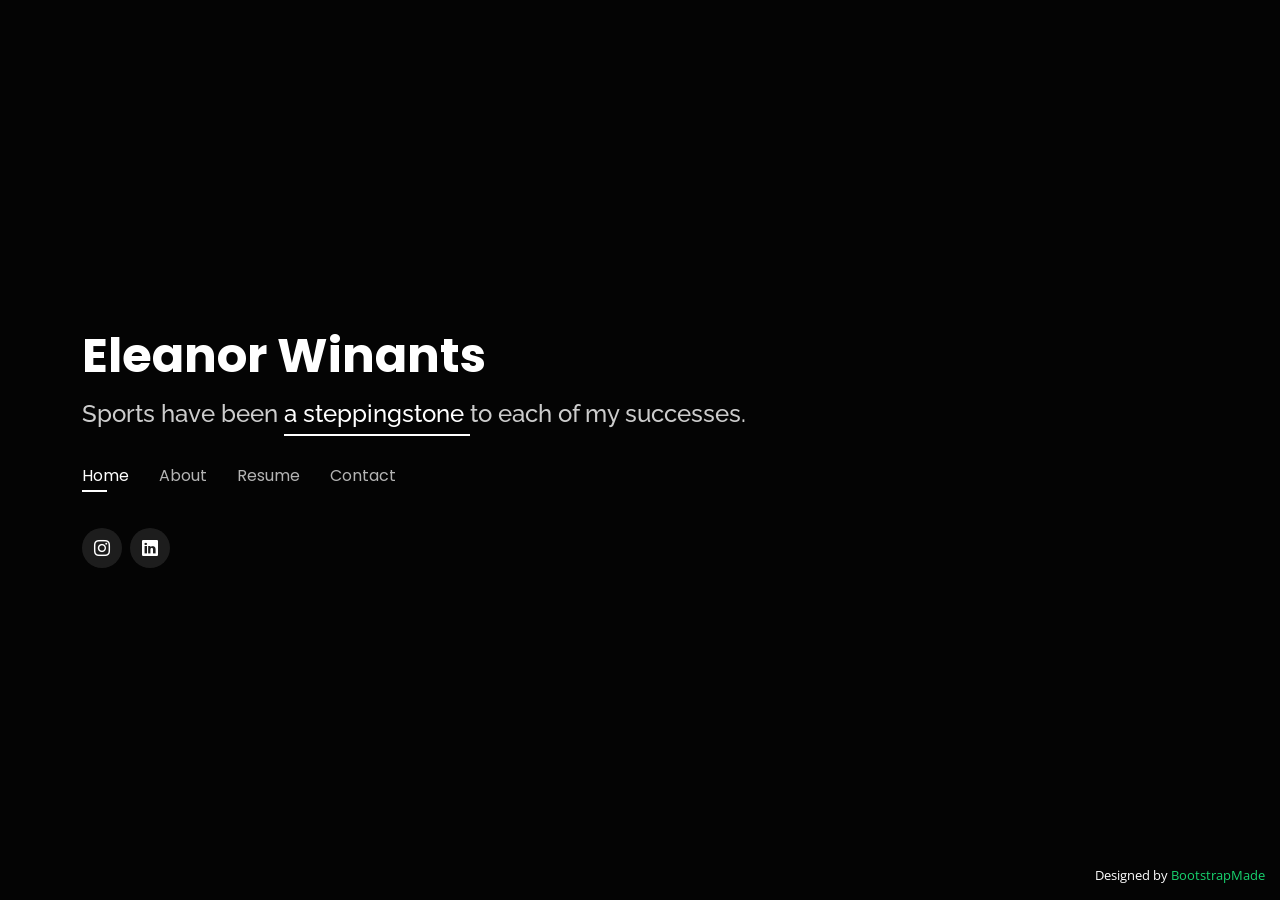
==== commit d917b07c: "Update index.html" ====
--- a/index.html
+++ b/index.html
@@ -315,7 +315,7 @@
               </p>
               <img src="/Users/eleanorwinants/Downloads/website-2.0/assets/img/testimonials/testimonial.jpeg" class="testimonial-img" alt="">
               <h3>Taylor Redd</h3>
-              <h4>Yale Graduate &amp; Research & Administrative Assistant at The Brookings Institution</h4>
+              <h4>Research & Administrative Assistant at The Brookings Institution</h4>
             </div>
           </div><!-- End testimonial item -->
 
--- a/assets/css/style.css
+++ b/assets/css/style.css
@@ -427,7 +427,7 @@
 .about-me .content ul i {
   font-size: 16px;
   margin-right: 5px;
-  color: #18d26e;
+  color: #ffffff;
   line-height: 0;
 }
 
@@ -1007,7 +1007,7 @@
 
 .contact .info-box i.bx {
   font-size: 24px;
-  color: #18d26e;
+  color: #ffffff;
   border-radius: 50%;
   padding: 14px;
   float: left;
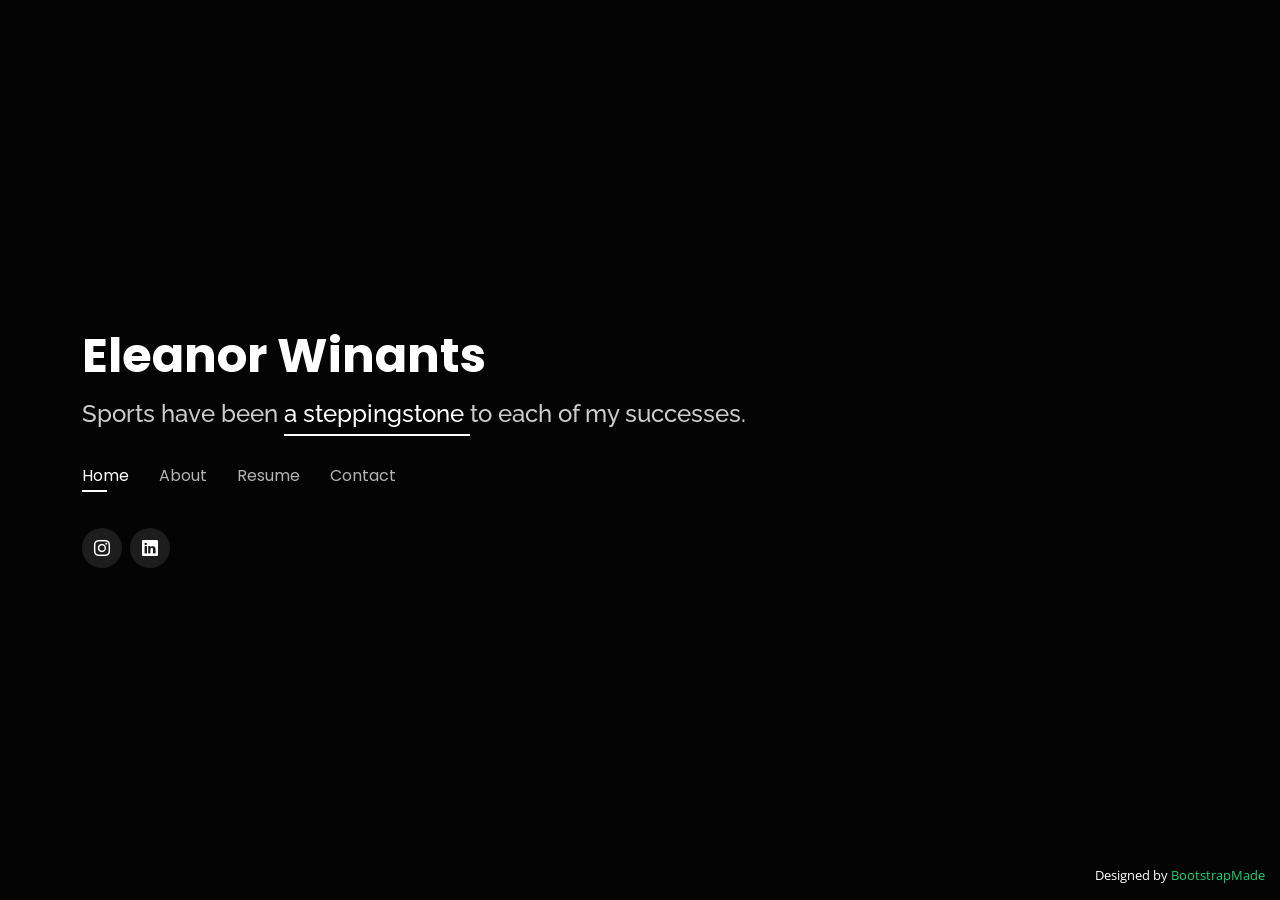
==== commit 6da76970: "Update index.html" ====
--- a/index.html
+++ b/index.html
@@ -78,7 +78,7 @@
 
       <div class="row">
         <div class="col-lg-4" data-aos="fade-right">
-          <img src="/Users/eleanorwinants/Downloads/website-2.0/assets/img/IMG_3411.JPG" class="img-fluid" alt="">
+          <img src="assets/img/IMG_3411.JPG" class="img-fluid" alt="">
         </div>
         <div class="col-lg-8 pt-4 pt-lg-0 content" data-aos="fade-left">
           <h3>Graduate Student &amp; Former D1 Athlete</h3>
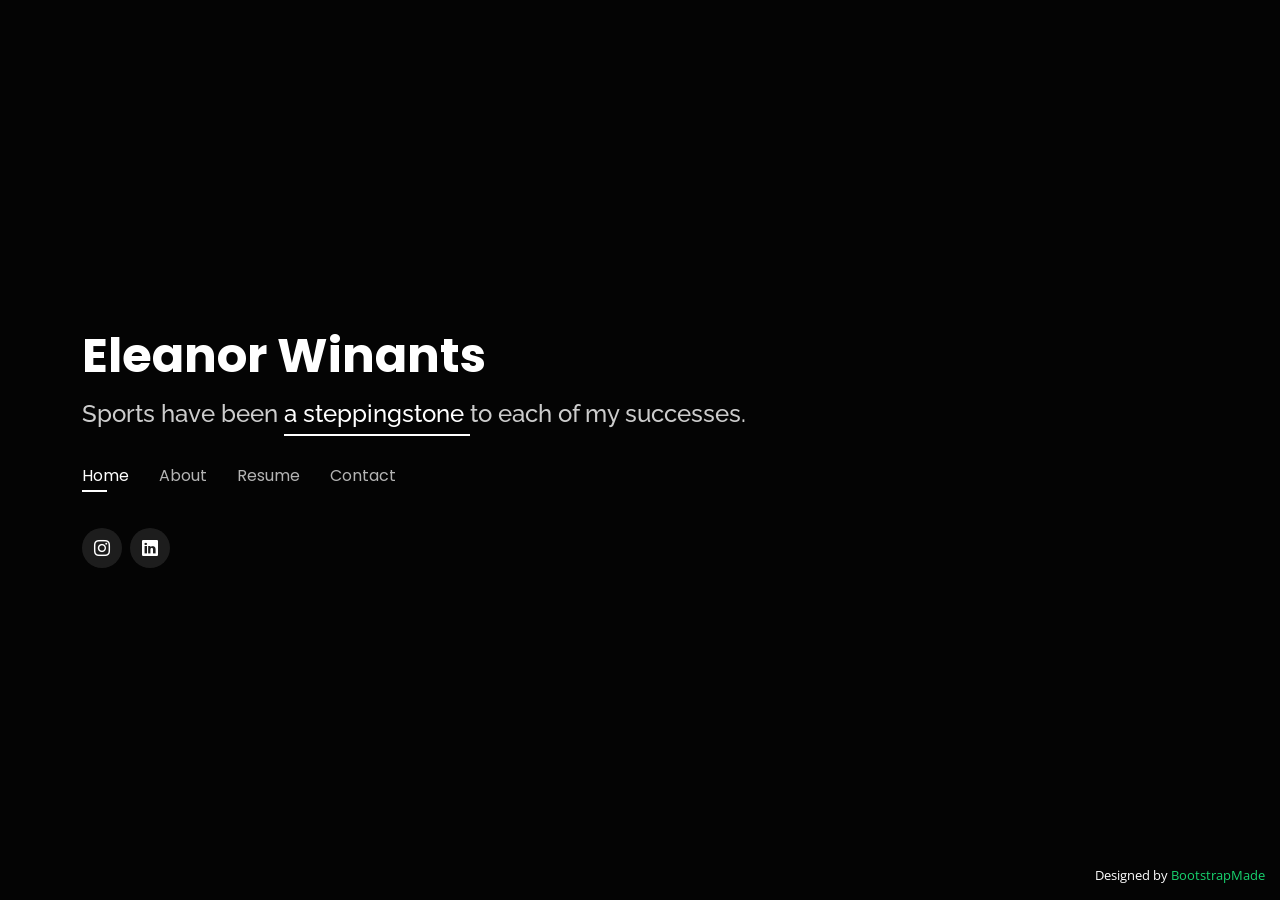
==== commit a7943552: "Update index.html" ====
--- a/index.html
+++ b/index.html
@@ -313,7 +313,7 @@
                 Eleanor's work ethic isn't just limited to her individual work. She is also an incredibly strong team player. She is always willing to lend a hand to her colleagues and go out of her way to ensure that everyone is working together effectively. She takes the time to understand everyone's strengths and weaknesses and works collaboratively to achieve the best results.
                 <i class="bx bxs-quote-alt-right quote-icon-right"></i>
               </p>
-              <img src="/Users/eleanorwinants/Downloads/website-2.0/assets/img/testimonials/testimonial.jpeg" class="testimonial-img" alt="">
+              <img src="assets/img/testimonials/testimonial.jpeg" class="testimonial-img" alt="">
               <h3>Taylor Redd</h3>
               <h4>Research & Administrative Assistant at The Brookings Institution</h4>
             </div>
@@ -326,7 +326,7 @@
               I had the pleasure of playing on a team with Eleanor for 3 years, and I can confidently say that she is one of the best team captains I have ever had the privilege of being on a team with. Her leadership capabilities are exceptional, and she always led by example. Eleanor has a remarkable ability to motivate and inspire her teammates, even in the most challenging situations. She has a unique talent for bringing people together, fostering a sense of camaraderie and teamwork that was essential for our success. Under her leadership, we achieved some of our best results as a team. I can't speak highly enough of Eleanor's leadership skills and her impact on our team. She is truly an exceptional leader.
               <i class="bx bxs-quote-alt-right quote-icon-right"></i>
             </p>
-              <img src="/Users/eleanorwinants/Downloads/website-2.0/assets/img/testimonials/testimonial 2.jpeg" class="testimonial-img" alt="">
+              <img src="assets/img/testimonials/testimonial 2.jpeg" class="testimonial-img" alt="">
               <h3>Alexis Grippo</h3>
               <h4>Former Teammate</h4>
             </div>
@@ -339,7 +339,7 @@
                 Eleanor's knowledge of applied statistics was pivotal to my success in the class. Her ability to explain tough concepts in simpler steps led to my high passing grade.
                 <i class="bx bxs-quote-alt-right quote-icon-right"></i>
               </p>
-              <img src="/Users/eleanorwinants/Downloads/website-2.0/assets/img/testimonials/testimony 3.jpeg" class="testimonial-img" alt="">
+              <img src="assets/img/testimonials/testimony 3.jpeg" class="testimonial-img" alt="">
               <h3>Andrew Rehr</h3>
               <h4>Colleague</h4>
             </div>
@@ -352,7 +352,7 @@
               I worked with Eleanor on a consulting project, and she is a remarkable problem-solver and team player. Her ability to analyze complex situations and develop creative solutions is truly impressive. Eleanor's communication skills are exceptional, and she has a talent for articulating her ideas and recommendations clearly and persuasively. Throughout the project, she was a valuable team member, always willing to lend a hand and support her colleagues when needed. Eleanor's dedication to her work and her clients is evident in everything she does, and it was a pleasure to work with her.
               <i class="bx bxs-quote-alt-right quote-icon-right"></i>
             </p>
-              <img src="/Users/eleanorwinants/Downloads/website-2.0/assets/img/testimonials/testimony 4.jpeg" class="testimonial-img" alt="">
+              <img src="assets/img/testimonials/testimony 4.jpeg" class="testimonial-img" alt="">
               <h3>Sandhya Narasimharaj</h3>
               <h4>Colleauge</h4>
             </div>
--- a/assets/css/style.css
+++ b/assets/css/style.css
@@ -20,7 +20,7 @@
 body::before {
   content: "";
   position: fixed;
-  background: #040404 url("/Users/eleanorwinants/Downloads/website-2.0/assets/img/Jaylynn Nash LLC_08.06.21-413.jpg") top right no-repeat;
+  background: #040404 url("assets/css/Jaylynn Nash LLC_08.06.21-413.jpg") top right no-repeat;
   background-size: cover;
   left: 0;
   right: 0;
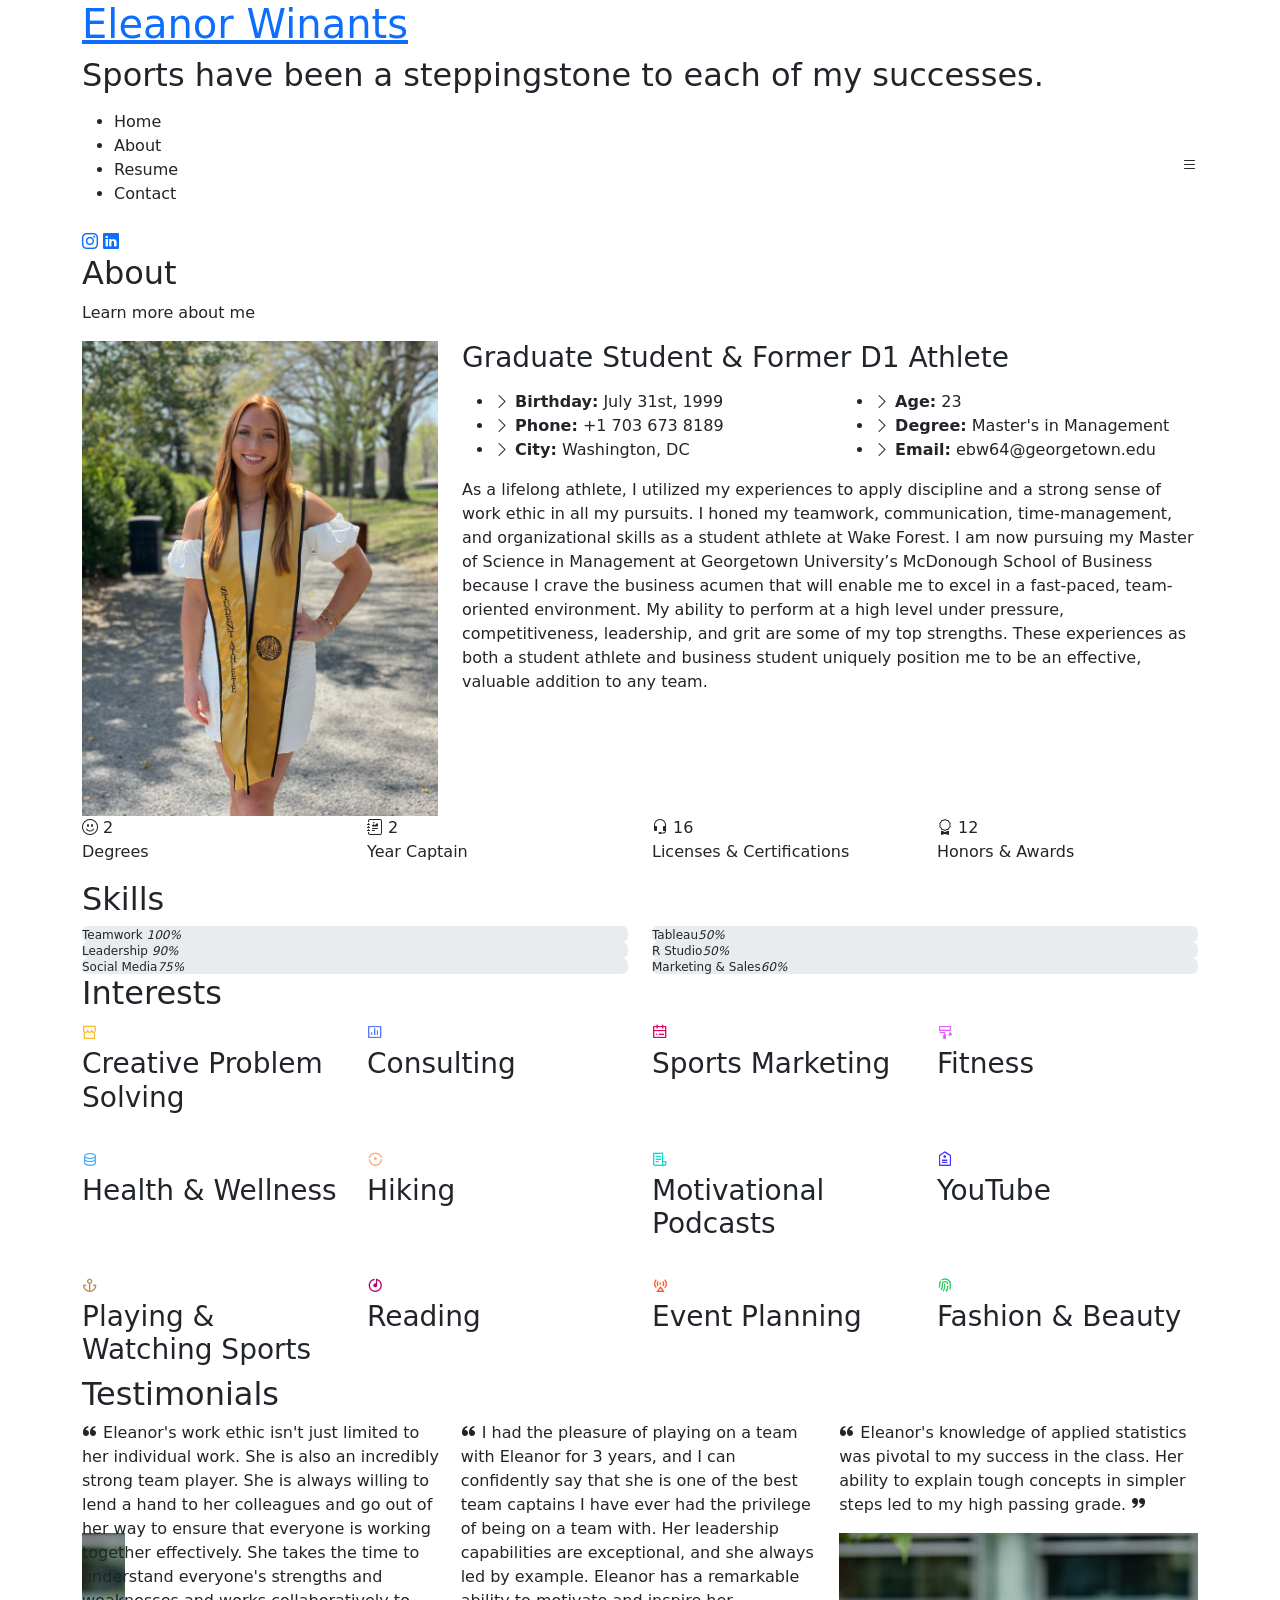
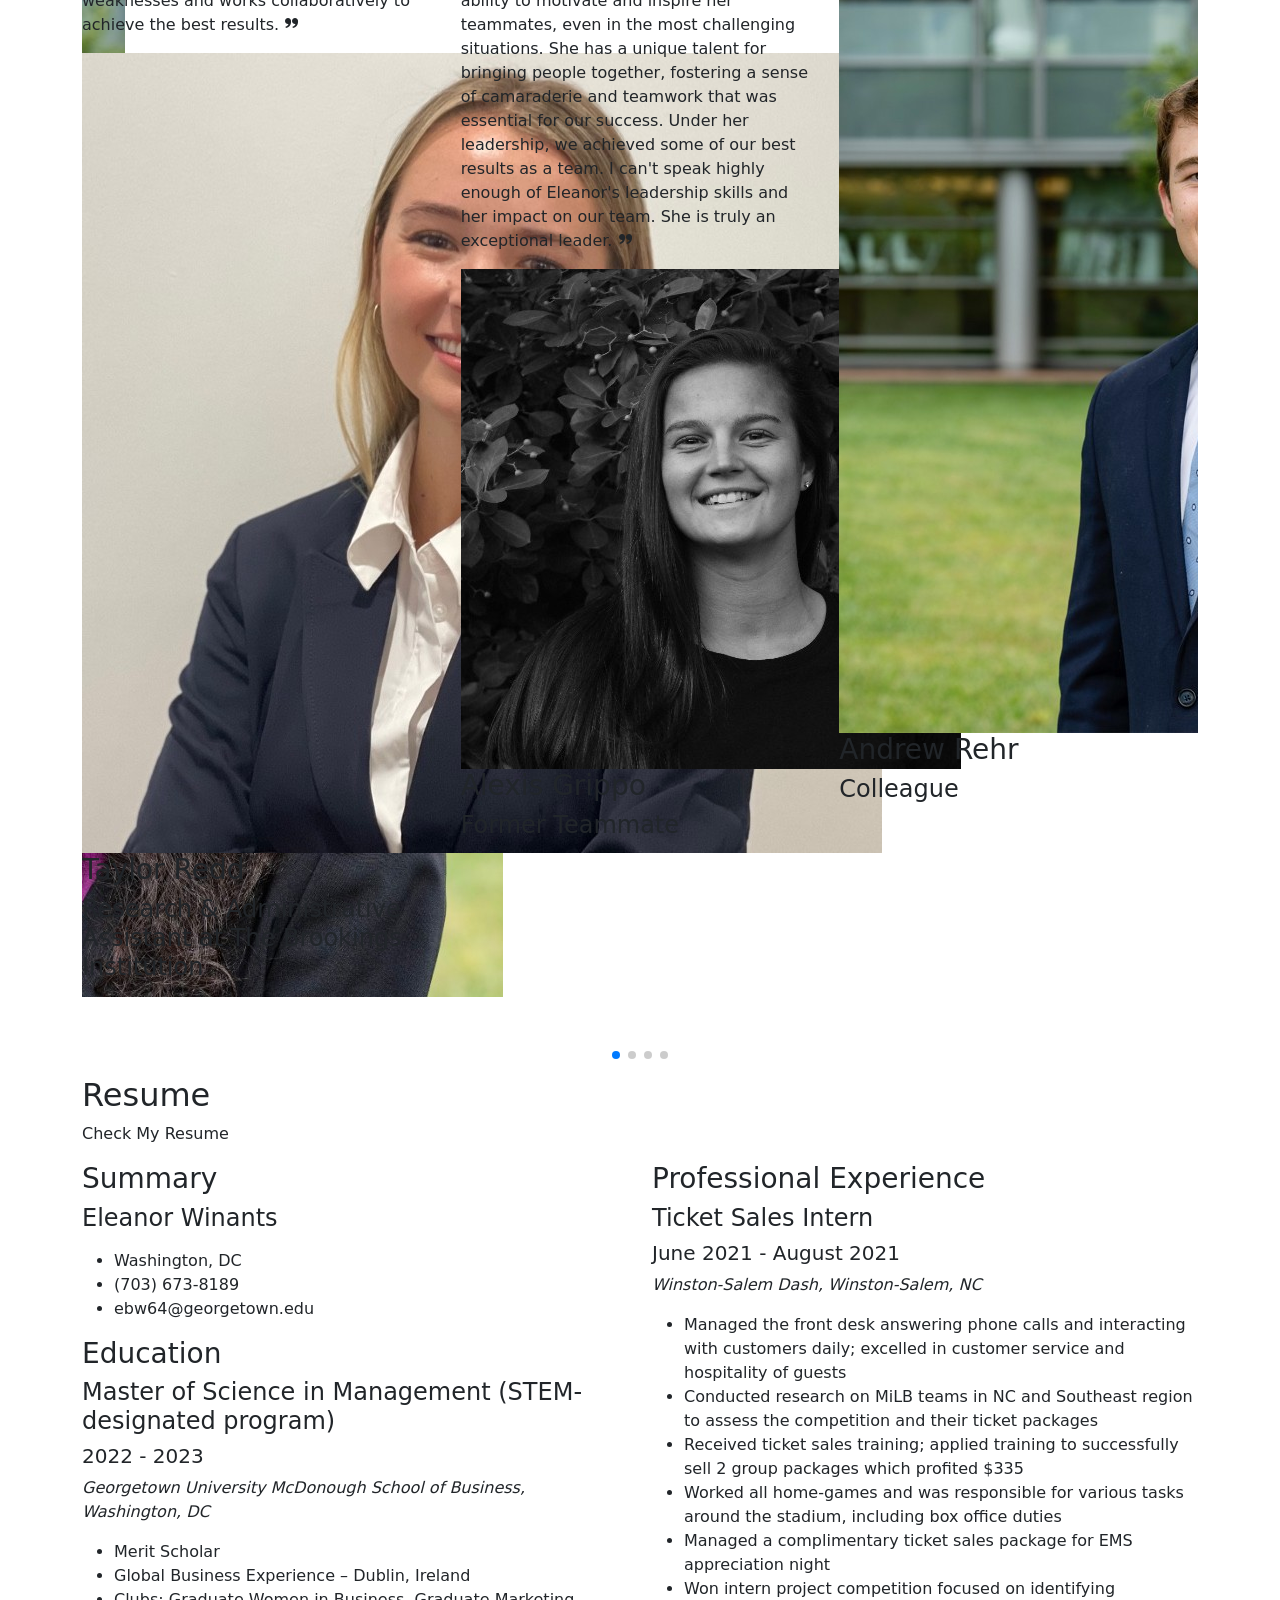
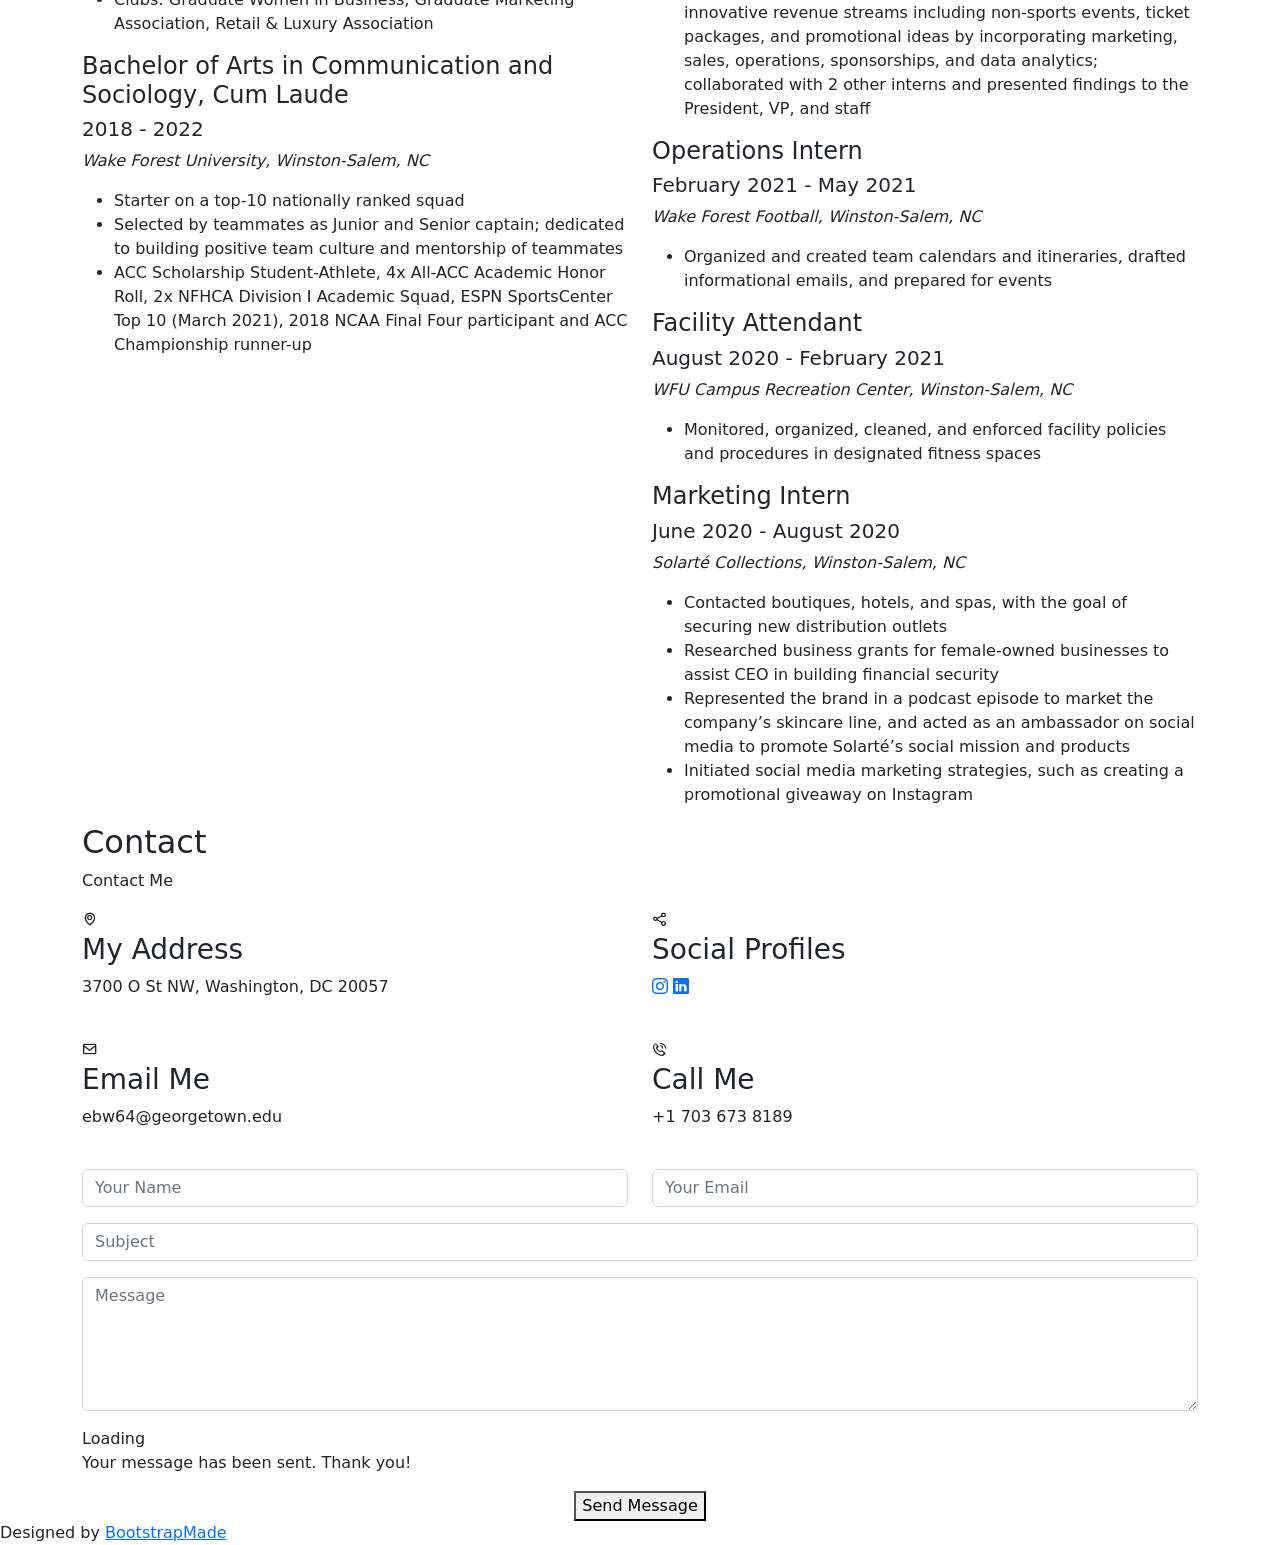
==== commit 076dde1d: "edit" ====
--- a/index.html
+++ b/index.html
@@ -25,7 +25,7 @@
   <link href="assets/vendor/swiper/swiper-bundle.min.css" rel="stylesheet">
 
   <!-- Template Main CSS File -->
-  <link href="assets/css/style.css" rel="stylesheet">
+  <link href="assets/img/Jaylynn Nash LLC_08.06.21-413.jpg" rel="stylesheet">
 
   <!-- =======================================================
   * Template Name: Personal
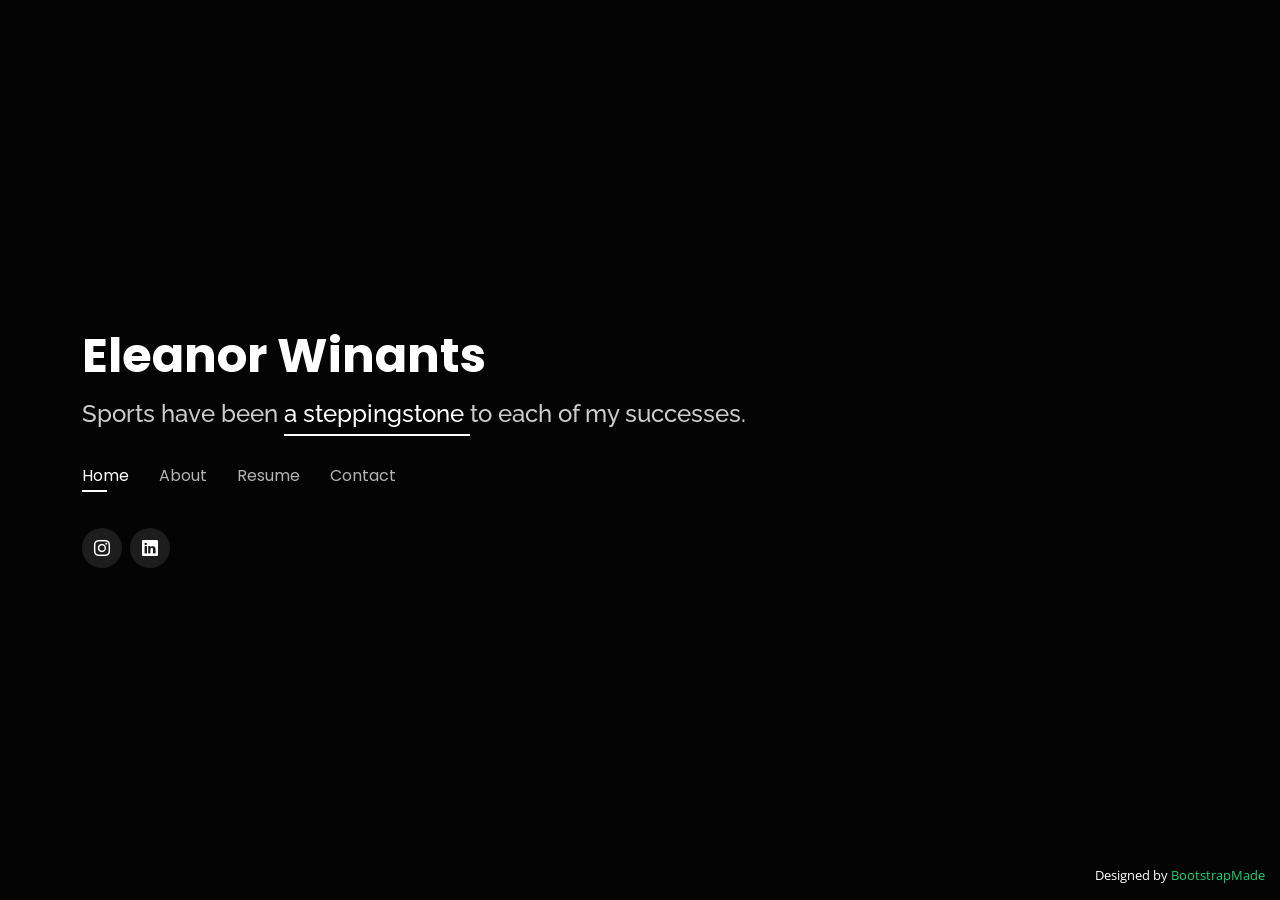
==== commit c5270007: "Update index.html" ====
--- a/index.html
+++ b/index.html
@@ -25,7 +25,7 @@
   <link href="assets/vendor/swiper/swiper-bundle.min.css" rel="stylesheet">
 
   <!-- Template Main CSS File -->
-  <link href="assets/img/Jaylynn Nash LLC_08.06.21-413.jpg" rel="stylesheet">
+  <link href="assets/css/style.css" rel="stylesheet">
 
   <!-- =======================================================
   * Template Name: Personal
--- a/assets/css/style.css
+++ b/assets/css/style.css
@@ -0,0 +1,1185 @@
+/**
+* Template Name: Personal
+* Updated: Mar 10 2023 with Bootstrap v5.2.3
+* Template URL: https://bootstrapmade.com/personal-free-resume-bootstrap-template/
+* Author: BootstrapMade.com
+* License: https://bootstrapmade.com/license/
+*/
+
+/*--------------------------------------------------------------
+# General
+--------------------------------------------------------------*/
+body {
+  font-family: "Open Sans", sans-serif;
+  background-color: #040404;
+  color: #fff;
+  position: relative;
+  background: transparent;
+}
+
+body::before {
+  content: "";
+  position: fixed;
+  background: #040404 url("assets/css/Jaylynn Nash LLC_08.06.21-413.jpg") top right no-repeat;
+  background-size: cover;
+  left: 0;
+  right: 0;
+  top: 0;
+  height: 100vh;
+  z-index: -1;
+}
+
+@media (min-width: 1024px) {
+  body::before {
+    background-attachment: fixed;
+  }
+}
+
+a {
+  color: #ffffff;
+  text-decoration: none;
+}
+
+a:hover {
+  color: #ffffff;
+  text-decoration: none;
+}
+
+h1,
+h2,
+h3,
+h4,
+h5,
+h6 {
+  font-family: "Raleway", sans-serif;
+}
+
+/*--------------------------------------------------------------
+# Header
+--------------------------------------------------------------*/
+#header {
+  transition: ease-in-out 0.3s;
+  position: relative;
+  height: 100vh;
+  display: flex;
+  align-items: center;
+  z-index: 997;
+  overflow-y: auto;
+}
+
+#header * {
+  transition: ease-in-out 0.3s;
+}
+
+#header h1 {
+  font-size: 48px;
+  margin: 0;
+  padding: 0;
+  line-height: 1;
+  font-weight: 700;
+  font-family: "Poppins", sans-serif;
+}
+
+#header h1 a,
+#header h1 a:hover {
+  color: #fff;
+  line-height: 1;
+  display: inline-block;
+}
+
+#header h2 {
+  font-size: 24px;
+  margin-top: 20px;
+  color: rgba(255, 255, 255, 0.8);
+}
+
+#header h2 span {
+  color: #fff;
+  border-bottom: 2px solid #ffffff;
+  padding-bottom: 6px;
+}
+
+#header img {
+  padding: 0;
+  margin: 0;
+}
+
+#header .social-links {
+  margin-top: 40px;
+  display: flex;
+}
+
+#header .social-links a {
+  font-size: 16px;
+  display: flex;
+  justify-content: center;
+  align-items: center;
+  background: rgba(255, 255, 255, 0.1);
+  color: #fff;
+  line-height: 1;
+  margin-right: 8px;
+  border-radius: 50%;
+  width: 40px;
+  height: 40px;
+}
+
+#header .social-links a:hover {
+  background: #18d26e;
+}
+
+@media (max-width: 992px) {
+  #header h1 {
+    font-size: 36px;
+  }
+
+  #header h2 {
+    font-size: 20px;
+    line-height: 30px;
+  }
+
+  #header .social-links {
+    margin-top: 15px;
+  }
+
+  #header .container {
+    display: flex;
+    flex-direction: column;
+    align-items: center;
+  }
+}
+
+/* Header Top */
+#header.header-top {
+  height: 80px;
+  position: fixed;
+  left: 0;
+  top: 0;
+  right: 0;
+  background: #000000;
+}
+
+#header.header-top .social-links,
+#header.header-top h2 {
+  display: none;
+}
+
+#header.header-top h1 {
+  margin-right: auto;
+  font-size: 36px;
+}
+
+#header.header-top .container {
+  display: flex;
+  align-items: center;
+}
+
+#header.header-top .navbar {
+  margin: 0;
+}
+
+@media (max-width: 768px) {
+  #header.header-top {
+    height: 60px;
+  }
+
+  #header.header-top h1 {
+    font-size: 26px;
+  }
+}
+
+/*--------------------------------------------------------------
+# Navigation Menu
+--------------------------------------------------------------*/
+/**
+* Desktop Navigation 
+*/
+.navbar {
+  padding: 0;
+  margin-top: 35px;
+}
+
+.navbar ul {
+  margin: 0;
+  padding: 0;
+  display: flex;
+  list-style: none;
+  align-items: center;
+}
+
+.navbar li {
+  position: relative;
+}
+
+.navbar li+li {
+  margin-left: 30px;
+}
+
+.navbar a,
+.navbar a:focus {
+  display: flex;
+  align-items: center;
+  justify-content: space-between;
+  padding: 0;
+  font-family: "Poppins", sans-serif;
+  font-size: 16px;
+  font-weight: 400;
+  color: rgba(255, 255, 255, 0.7);
+  white-space: nowrap;
+  transition: 0.3s;
+}
+
+.navbar a i,
+.navbar a:focus i {
+  font-size: 12px;
+  line-height: 0;
+  margin-left: 5px;
+}
+
+.navbar a:before {
+  content: "";
+  position: absolute;
+  width: 0;
+  height: 2px;
+  bottom: -4px;
+  left: 0;
+  background-color: #ffffff;
+  visibility: hidden;
+  width: 0px;
+  transition: all 0.3s ease-in-out 0s;
+}
+
+.navbar a:hover:before,
+.navbar li:hover>a:before,
+.navbar .active:before {
+  visibility: visible;
+  width: 25px;
+}
+
+.navbar a:hover,
+.navbar .active,
+.navbar .active:focus,
+.navbar li:hover>a {
+  color: #fff;
+}
+
+/**
+* Mobile Navigation 
+*/
+.mobile-nav-toggle {
+  color: #fff;
+  font-size: 28px;
+  cursor: pointer;
+  display: none;
+  line-height: 0;
+  transition: 0.5s;
+  position: fixed;
+  right: 15px;
+  top: 15px;
+}
+
+@media (max-width: 991px) {
+  .mobile-nav-toggle {
+    display: block;
+  }
+
+  .navbar ul {
+    display: none;
+  }
+}
+
+.navbar-mobile {
+  position: fixed;
+  overflow: hidden;
+  top: 0;
+  right: 0;
+  left: 0;
+  bottom: 0;
+  background: rgba(0, 0, 0, 0.9);
+  transition: 0.3s;
+  z-index: 999;
+  margin-top: 0;
+}
+
+.navbar-mobile .mobile-nav-toggle {
+  position: absolute;
+  top: 15px;
+  right: 15px;
+}
+
+.navbar-mobile ul {
+  display: block;
+  position: absolute;
+  top: 55px;
+  right: 15px;
+  bottom: 45px;
+  left: 15px;
+  padding: 10px 0;
+  overflow-y: auto;
+  transition: 0.3s;
+  border: 2px solid rgba(255, 255, 255, 0.2);
+}
+
+.navbar-mobile li {
+  padding: 12px 20px;
+}
+
+.navbar-mobile li+li {
+  margin: 0;
+}
+
+.navbar-mobile a,
+.navbar-mobile a:focus {
+  font-size: 16px;
+  position: relative;
+}
+
+/*--------------------------------------------------------------
+# Sections General
+--------------------------------------------------------------*/
+section {
+  overflow: hidden;
+  position: absolute;
+  width: 100%;
+  top: 140px;
+  bottom: 100%;
+  opacity: 0;
+  transition: ease-in-out 0.4s;
+  z-index: 2;
+}
+
+section.section-show {
+  top: 100px;
+  bottom: auto;
+  opacity: 1;
+  padding-bottom: 45px;
+}
+
+section .container {
+  background: rgba(0, 0, 0, 0.9);
+  padding: 30px;
+}
+
+@media (max-width: 768px) {
+  section {
+    top: 120px;
+  }
+
+  section.section-show {
+    top: 80px;
+  }
+}
+
+.section-title h2 {
+  font-size: 14px;
+  font-weight: 500;
+  padding: 0;
+  line-height: 1px;
+  margin: 0 0 20px 0;
+  letter-spacing: 2px;
+  text-transform: uppercase;
+  color: #aaaaaa;
+  font-family: "Poppins", sans-serif;
+}
+
+.section-title h2::after {
+  content: "";
+  width: 120px;
+  height: 1px;
+  display: inline-block;
+  background: #ffffff;
+  margin: 4px 10px;
+}
+
+.section-title p {
+  margin: 0;
+  margin: -15px 0 15px 0;
+  font-size: 36px;
+  font-weight: 700;
+  text-transform: uppercase;
+  font-family: "Poppins", sans-serif;
+  color: #fff;
+}
+
+/*--------------------------------------------------------------
+# About
+--------------------------------------------------------------*/
+.about-me .content h3 {
+  font-weight: 700;
+  font-size: 26px;
+  color: #ffffff;
+}
+
+.about-me .content ul {
+  list-style: none;
+  padding: 0;
+}
+
+.about-me .content ul li {
+  margin-bottom: 20px;
+  display: flex;
+  align-items: center;
+}
+
+.about-me .content ul strong {
+  margin-right: 10px;
+}
+
+.about-me .content ul i {
+  font-size: 16px;
+  margin-right: 5px;
+  color: #ffffff;
+  line-height: 0;
+}
+
+.about-me .content p:last-child {
+  margin-bottom: 0;
+}
+
+/*--------------------------------------------------------------
+# Counts
+--------------------------------------------------------------*/
+.counts {
+  padding: 70px 0 60px;
+}
+
+.counts .count-box {
+  padding: 30px 30px 25px 30px;
+  width: 100%;
+  position: relative;
+  text-align: center;
+  background: rgba(255, 255, 255, 0.08);
+}
+
+.counts .count-box i {
+  position: absolute;
+  top: -25px;
+  left: 50%;
+  transform: translateX(-50%);
+  font-size: 24px;
+  background: rgba(255, 255, 255, 0.1);
+  padding: 12px;
+  color: #18d26e;
+  border-radius: 50px;
+  line-height: 0;
+}
+
+.counts .count-box span {
+  font-size: 36px;
+  display: block;
+  font-weight: 600;
+  color: #fff;
+}
+
+.counts .count-box p {
+  padding: 0;
+  margin: 0;
+  font-family: "Raleway", sans-serif;
+  font-size: 14px;
+}
+
+/*--------------------------------------------------------------
+# Skills
+--------------------------------------------------------------*/
+.skills .progress {
+  height: 60px;
+  display: block;
+  background: none;
+  border-radius: 0;
+}
+
+.skills .progress .skill {
+  padding: 10px 0;
+  margin: 0;
+  text-transform: uppercase;
+  display: block;
+  font-weight: 600;
+  font-family: "Poppins", sans-serif;
+  color: #fff;
+}
+
+.skills .progress .skill .val {
+  float: right;
+  font-style: normal;
+}
+
+.skills .progress-bar-wrap {
+  background: rgba(255, 255, 255, 0.2);
+}
+
+.skills .progress-bar {
+  width: 1px;
+  height: 10px;
+  transition: 0.9s;
+  background-color: #18d26e;
+}
+
+/*--------------------------------------------------------------
+# Interests
+--------------------------------------------------------------*/
+.interests .icon-box {
+  display: flex;
+  align-items: center;
+  padding: 20px;
+  background: rgba(255, 255, 255, 0.08);
+  transition: ease-in-out 0.3s;
+}
+
+.interests .icon-box i {
+  font-size: 32px;
+  padding-right: 10px;
+  line-height: 1;
+}
+
+.interests .icon-box h3 {
+  font-weight: 700;
+  margin: 0;
+  padding: 0;
+  line-height: 1;
+  font-size: 16px;
+  color: #fff;
+}
+
+.interests .icon-box:hover {
+  background: rgba(255, 255, 255, 0.12);
+}
+
+/*--------------------------------------------------------------
+# Testimonials
+--------------------------------------------------------------*/
+.testimonials .testimonials-carousel,
+.testimonials .testimonials-slider {
+  overflow: hidden;
+}
+
+.testimonials .testimonial-item {
+  box-sizing: content-box;
+  min-height: 320px;
+}
+
+.testimonials .testimonial-item .testimonial-img {
+  width: 90px;
+  border-radius: 50%;
+  margin: -40px 0 0 40px;
+  position: relative;
+  z-index: 2;
+  border: 6px solid rgba(255, 255, 255, 0.12);
+}
+
+.testimonials .testimonial-item h3 {
+  font-size: 18px;
+  font-weight: bold;
+  margin: 10px 0 5px 45px;
+  color: #fff;
+}
+
+.testimonials .testimonial-item h4 {
+  font-size: 14px;
+  color: #999;
+  margin: 0 0 0 45px;
+}
+
+.testimonials .testimonial-item .quote-icon-left,
+.testimonials .testimonial-item .quote-icon-right {
+  color: rgba(255, 255, 255, 0.25);
+  font-size: 26px;
+}
+
+.testimonials .testimonial-item .quote-icon-left {
+  display: inline-block;
+  left: -5px;
+  position: relative;
+}
+
+.testimonials .testimonial-item .quote-icon-right {
+  display: inline-block;
+  right: -5px;
+  position: relative;
+  top: 10px;
+}
+
+.testimonials .testimonial-item p {
+  font-style: italic;
+  margin: 0 15px 0 15px;
+  padding: 20px 20px 60px 20px;
+  background: rgba(255, 255, 255, 0.1);
+  position: relative;
+  border-radius: 6px;
+  position: relative;
+  z-index: 1;
+}
+
+.testimonials .swiper-pagination {
+  margin-top: 20px;
+  position: relative;
+}
+
+.testimonials .swiper-pagination .swiper-pagination-bullet {
+  width: 12px;
+  height: 12px;
+  opacity: 1;
+  background-color: rgba(255, 255, 255, 0.3);
+}
+
+.testimonials .swiper-pagination .swiper-pagination-bullet-active {
+  background-color: #ffffff;
+}
+
+/*--------------------------------------------------------------
+# Resume
+--------------------------------------------------------------*/
+.resume .resume-title {
+  font-size: 26px;
+  font-weight: 700;
+  margin-top: 20px;
+  margin-bottom: 20px;
+  color: #fff;
+}
+
+.resume .resume-item {
+  padding: 0 0 20px 20px;
+  margin-top: -2px;
+  border-left: 2px solid rgba(255, 255, 255, 0.2);
+  position: relative;
+}
+
+.resume .resume-item h4 {
+  line-height: 18px;
+  font-size: 18px;
+  font-weight: 600;
+  text-transform: uppercase;
+  font-family: "Poppins", sans-serif;
+  color: #ffffff;
+  margin-bottom: 10px;
+}
+
+.resume .resume-item h5 {
+  font-size: 16px;
+  background: rgba(255, 255, 255, 0.15);
+  padding: 5px 15px;
+  display: inline-block;
+  font-weight: 600;
+  margin-bottom: 10px;
+}
+
+.resume .resume-item ul {
+  padding-left: 20px;
+}
+
+.resume .resume-item ul li {
+  padding-bottom: 10px;
+}
+
+.resume .resume-item:last-child {
+  padding-bottom: 0;
+}
+
+.resume .resume-item::before {
+  content: "";
+  position: absolute;
+  width: 16px;
+  height: 16px;
+  border-radius: 50px;
+  left: -9px;
+  top: 0;
+  background: #18d26e;
+  border: 2px solid #18d26e;
+}
+
+/*--------------------------------------------------------------
+# Services
+--------------------------------------------------------------*/
+.services .icon-box {
+  text-align: center;
+  background: rgba(204, 204, 204, 0.1);
+  padding: 80px 20px;
+  transition: all ease-in-out 0.3s;
+}
+
+.services .icon-box .icon {
+  margin: 0 auto;
+  width: 64px;
+  height: 64px;
+  background: #18d26e;
+  border-radius: 5px;
+  transition: all 0.3s ease-out 0s;
+  display: flex;
+  align-items: center;
+  justify-content: center;
+  margin-bottom: 20px;
+  transform-style: preserve-3d;
+}
+
+.services .icon-box .icon i {
+  color: #fff;
+  font-size: 28px;
+}
+
+.services .icon-box .icon::before {
+  position: absolute;
+  content: "";
+  left: -8px;
+  top: -8px;
+  height: 100%;
+  width: 100%;
+  background: rgba(255, 255, 255, 0.15);
+  border-radius: 5px;
+  transition: all 0.3s ease-out 0s;
+  transform: translateZ(-1px);
+}
+
+.services .icon-box h4 {
+  font-weight: 700;
+  margin-bottom: 15px;
+  font-size: 24px;
+}
+
+.services .icon-box h4 a {
+  color: #fff;
+}
+
+.services .icon-box p {
+  line-height: 24px;
+  font-size: 14px;
+  margin-bottom: 0;
+}
+
+.services .icon-box:hover {
+  background: #18d26e;
+  border-color: #18d26e;
+}
+
+.services .icon-box:hover .icon {
+  background: #fff;
+}
+
+.services .icon-box:hover .icon i {
+  color: #18d26e;
+}
+
+.services .icon-box:hover .icon::before {
+  background: #35e888;
+}
+
+.services .icon-box:hover h4 a,
+.services .icon-box:hover p {
+  color: #fff;
+}
+
+/*--------------------------------------------------------------
+# Portfolio
+--------------------------------------------------------------*/
+.portfolio .portfolio-item {
+  margin-bottom: 30px;
+}
+
+.portfolio #portfolio-flters {
+  padding: 0;
+  margin: 0 auto 15px auto;
+  list-style: none;
+  text-align: center;
+  border-radius: 50px;
+  padding: 2px 15px;
+}
+
+.portfolio #portfolio-flters li {
+  cursor: pointer;
+  display: inline-block;
+  padding: 8px 16px 10px 16px;
+  font-size: 14px;
+  font-weight: 600;
+  line-height: 1;
+  text-transform: uppercase;
+  color: #fff;
+  background: rgba(255, 255, 255, 0.1);
+  margin: 0 3px 10px 3px;
+  transition: all 0.3s ease-in-out;
+  border-radius: 4px;
+}
+
+.portfolio #portfolio-flters li:hover,
+.portfolio #portfolio-flters li.filter-active {
+  background: #18d26e;
+}
+
+.portfolio #portfolio-flters li:last-child {
+  margin-right: 0;
+}
+
+.portfolio .portfolio-wrap {
+  transition: 0.3s;
+  position: relative;
+  overflow: hidden;
+  z-index: 1;
+  background: rgba(0, 0, 0, 0.6);
+}
+
+.portfolio .portfolio-wrap::before {
+  content: "";
+  background: rgba(0, 0, 0, 0.6);
+  position: absolute;
+  left: 30px;
+  right: 30px;
+  top: 30px;
+  bottom: 30px;
+  transition: all ease-in-out 0.3s;
+  z-index: 2;
+  opacity: 0;
+}
+
+.portfolio .portfolio-wrap .portfolio-info {
+  opacity: 0;
+  position: absolute;
+  top: 0;
+  left: 0;
+  right: 0;
+  bottom: 0;
+  text-align: center;
+  z-index: 3;
+  transition: all ease-in-out 0.3s;
+  display: flex;
+  flex-direction: column;
+  justify-content: center;
+  align-items: center;
+}
+
+.portfolio .portfolio-wrap .portfolio-info::before {
+  display: block;
+  content: "";
+  width: 48px;
+  height: 48px;
+  position: absolute;
+  top: 35px;
+  left: 35px;
+  border-top: 3px solid #fff;
+  border-left: 3px solid #fff;
+  transition: all 0.5s ease 0s;
+  z-index: 9994;
+}
+
+.portfolio .portfolio-wrap .portfolio-info::after {
+  display: block;
+  content: "";
+  width: 48px;
+  height: 48px;
+  position: absolute;
+  bottom: 35px;
+  right: 35px;
+  border-bottom: 3px solid #fff;
+  border-right: 3px solid #fff;
+  transition: all 0.5s ease 0s;
+  z-index: 9994;
+}
+
+.portfolio .portfolio-wrap .portfolio-info h4 {
+  font-size: 20px;
+  color: #fff;
+  font-weight: 600;
+}
+
+.portfolio .portfolio-wrap .portfolio-info p {
+  color: #ffffff;
+  font-size: 14px;
+  text-transform: uppercase;
+  padding: 0;
+  margin: 0;
+}
+
+.portfolio .portfolio-wrap .portfolio-links {
+  text-align: center;
+  z-index: 4;
+}
+
+.portfolio .portfolio-wrap .portfolio-links a {
+  color: #fff;
+  margin: 0 2px;
+  font-size: 28px;
+  display: inline-block;
+  transition: 0.3s;
+}
+
+.portfolio .portfolio-wrap .portfolio-links a:hover {
+  color: #63eda3;
+}
+
+.portfolio .portfolio-wrap:hover::before {
+  top: 0;
+  left: 0;
+  right: 0;
+  bottom: 0;
+  opacity: 1;
+}
+
+.portfolio .portfolio-wrap:hover .portfolio-info {
+  opacity: 1;
+}
+
+.portfolio .portfolio-wrap:hover .portfolio-info::before {
+  top: 15px;
+  left: 15px;
+}
+
+.portfolio .portfolio-wrap:hover .portfolio-info::after {
+  bottom: 15px;
+  right: 15px;
+}
+
+/*--------------------------------------------------------------
+# Portfolio Details
+--------------------------------------------------------------*/
+.portfolio-details {
+  padding-top: 40px;
+  background: rgba(0, 0, 0, 0.8);
+  position: fixed;
+  left: 0;
+  right: 0;
+  top: 0;
+  bottom: 0;
+  overflow-y: auto;
+}
+
+.portfolio-details .container {
+  padding-top: 20px;
+  padding-bottom: 40px;
+}
+
+.portfolio-details .portfolio-title {
+  font-size: 26px;
+  font-weight: 700;
+  margin-bottom: 20px;
+}
+
+.portfolio-details .portfolio-info {
+  padding-top: 45px;
+}
+
+.portfolio-details .portfolio-info h3 {
+  font-size: 22px;
+  font-weight: 400;
+  margin-bottom: 20px;
+}
+
+.portfolio-details .portfolio-info ul {
+  list-style: none;
+  padding: 0;
+  font-size: 15px;
+}
+
+.portfolio-details .portfolio-info ul li+li {
+  margin-top: 10px;
+}
+
+.portfolio-details .portfolio-info p {
+  font-size: 15px;
+  padding: 15px 0 0 0;
+}
+
+@media (max-width: 992px) {
+  .portfolio-details .portfolio-info {
+    padding-top: 20px;
+  }
+}
+
+.portfolio-details .swiper-pagination {
+  margin-top: 20px;
+  position: relative;
+}
+
+.portfolio-details .swiper-pagination .swiper-pagination-bullet {
+  width: 12px;
+  height: 12px;
+  opacity: 1;
+  background-color: rgba(255, 255, 255, 0.3);
+}
+
+.portfolio-details .swiper-pagination .swiper-pagination-bullet-active {
+  background-color: #18d26e;
+}
+
+/*--------------------------------------------------------------
+# Contact
+--------------------------------------------------------------*/
+.contact .info-box {
+  color: #444444;
+  padding: 20px;
+  width: 100%;
+  background: rgba(255, 255, 255, 0.08);
+}
+
+.contact .info-box i.bx {
+  font-size: 24px;
+  color: #ffffff;
+  border-radius: 50%;
+  padding: 14px;
+  float: left;
+  background: rgba(255, 255, 255, 0.1);
+}
+
+.contact .info-box h3 {
+  font-size: 20px;
+  color: rgba(255, 255, 255, 0.5);
+  font-weight: 700;
+  margin: 10px 0 8px 68px;
+}
+
+.contact .info-box p {
+  padding: 0;
+  color: #fff;
+  line-height: 24px;
+  font-size: 14px;
+  margin: 0 0 0 68px;
+}
+
+.contact .info-box .social-links {
+  margin: 5px 0 0 68px;
+  display: flex;
+}
+
+.contact .info-box .social-links a {
+  font-size: 18px;
+  display: inline-block;
+  color: #fff;
+  line-height: 1;
+  margin-right: 12px;
+  transition: 0.3s;
+}
+
+.contact .info-box .social-links a:hover {
+  color: #18d26e;
+}
+
+.contact .php-email-form {
+  padding: 30px;
+  background: rgba(255, 255, 255, 0.08);
+}
+
+.contact .php-email-form .error-message {
+  display: none;
+  background: rgba(255, 255, 255, 0.08);
+  background: #ed3c0d;
+  text-align: left;
+  padding: 15px;
+  font-weight: 600;
+}
+
+.contact .php-email-form .error-message br+br {
+  margin-top: 25px;
+}
+
+.contact .php-email-form .sent-message {
+  display: none;
+  background: rgba(255, 255, 255, 0.08);
+  background: #18d26e;
+  text-align: center;
+  padding: 15px;
+  font-weight: 600;
+}
+
+.contact .php-email-form .loading {
+  display: none;
+  background: rgba(255, 255, 255, 0.08);
+  text-align: center;
+  padding: 15px;
+}
+
+.contact .php-email-form .loading:before {
+  content: "";
+  display: inline-block;
+  border-radius: 50%;
+  width: 24px;
+  height: 24px;
+  margin: 0 10px -6px 0;
+  border: 3px solid #18d26e;
+  border-top-color: #eee;
+  animation: animate-loading 1s linear infinite;
+}
+
+.contact .php-email-form input,
+.contact .php-email-form textarea {
+  border-radius: 0;
+  box-shadow: none;
+  font-size: 14px;
+  background: rgba(255, 255, 255, 0.08);
+  border: 0;
+  transition: 0.3s;
+  color: #fff;
+}
+
+.contact .php-email-form input:focus,
+.contact .php-email-form textarea:focus {
+  background-color: rgba(255, 255, 255, 0.11);
+}
+
+.contact .php-email-form input::-moz-placeholder,
+.contact .php-email-form textarea::-moz-placeholder {
+  color: rgba(255, 255, 255, 0.3);
+  opacity: 1;
+}
+
+.contact .php-email-form input::placeholder,
+.contact .php-email-form textarea::placeholder {
+  color: rgba(255, 255, 255, 0.3);
+  opacity: 1;
+}
+
+.contact .php-email-form input {
+  padding: 10px 15px;
+}
+
+.contact .php-email-form textarea {
+  padding: 12px 15px;
+}
+
+.contact .php-email-form button[type=submit] {
+  background: #18d26e;
+  border: 0;
+  padding: 10px 30px;
+  color: #fff;
+  transition: 0.4s;
+  border-radius: 4px;
+}
+
+.contact .php-email-form button[type=submit]:hover {
+  background: #15bb62;
+}
+
+@keyframes animate-loading {
+  0% {
+    transform: rotate(0deg);
+  }
+
+  100% {
+    transform: rotate(360deg);
+  }
+}
+
+/*--------------------------------------------------------------
+# Credits
+--------------------------------------------------------------*/
+.credits {
+  position: fixed;
+  right: 0;
+  left: 0;
+  bottom: 0;
+  padding: 15px;
+  text-align: right;
+  font-size: 13px;
+  color: #fff;
+  z-index: 999999;
+}
+
+@media (max-width: 992px) {
+  .credits {
+    text-align: center;
+    padding: 10px;
+    background: rgba(0, 0, 0, 0.8);
+  }
+}
+
+.credits a {
+  color: #18d26e;
+  transition: 0.3s;
+}
+
+.credits a:hover {
+  color: #fff;
+}
